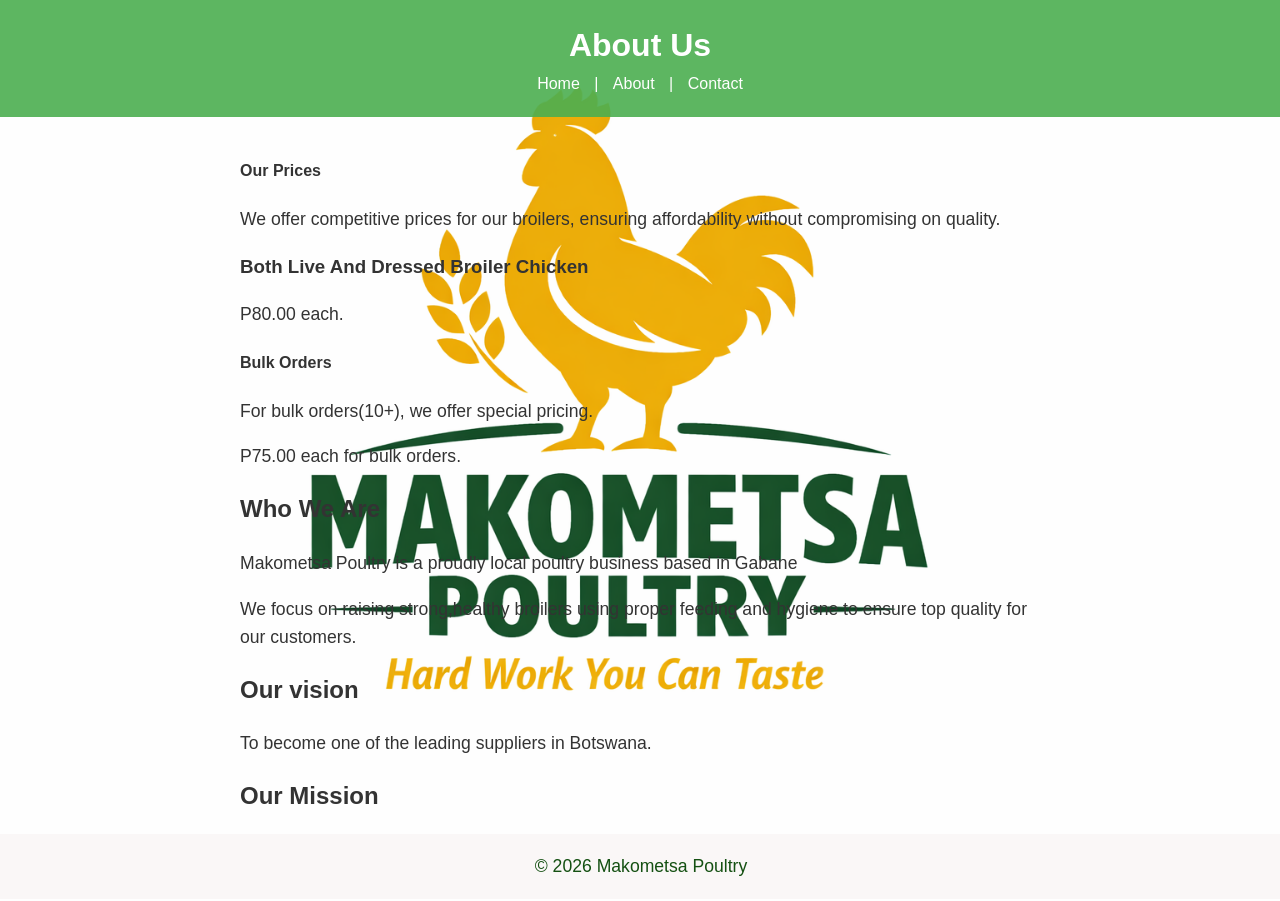
==== About.html @ 69fe2a56 "first project upload" ====
<!DOCTYPE html>
<html lang="en">
<head>
    <meta charset="UTF-8">
    <meta name="viewport" content="width=device-width, initial-scale=1.0">
    <title>About Us</title>
    <link rel="stylesheet" href="styles.css">
</head>
<body class="about">
    <header>
        <h1>About Us</h1>
        <nav>
            <a href="index.html">Home</a> |
            <a href="about.html">About</a> |
            <a href="contact.html">Contact</a>
        </nav>
    </header>

    <main>
        <h4>Our Prices</h4>
        <p>We offer competitive prices for our broilers, ensuring affordability without compromising on quality.</p>
        <h3>Both Live And Dressed Broiler Chicken</h3>
        <p>P80.00 each.</p>

        <h4>Bulk Orders</h4>
        <p>For bulk orders(10+), we offer special pricing.</p>
        <p>P75.00 each for bulk orders.</p>

        <h2>Who We Are</h2>
        <p>Makometsa Poultry is a proudly local poultry business based in Gabane</p>
        <p>We focus on raising strong,healthy broilers using proper feeding and hygiene to ensure top quality for our customers.</p>

        <h2>Our vision</h2>
        <p>To become one of the leading suppliers in Botswana.</p>

        <h2>Our Mission</h2>
        <p>To deliver fresh and affordable chicken while maintaining high standards.</p>
    </main>
   <footer>
    <p>&copy; 2026 Makometsa Poultry</p>
   </footer>
   </body>
   </html>
---- styles.css ----
body {
    font-family: Arial, sans-serif;
    color: #333;
    background-color: #f9f9f9;
    margin: 0;
    padding: 0;
    line-height: 1.6;
}

header {
    background-color: #4CAF50;
    color: white;
    padding: 20px;
    text-align: center;
}

header h1 {
    margin: 0;
}

nav a {
    color: white;
    text-decoration: none;
    margin: 0 10px;
}

nav a:hover {
    text-decoration: underline;
}

main {
    padding: 20px;
    max-width: 800px;
    margin: 0 auto;
}

main img {
    max-width: 100%;
    height: auto;
    display: block;
    margin: 20px 0;
}

footer {
    background-color: #faf7f7;
    color: rgba(4, 68, 2, 0.938);
    text-align: center;
    padding: 1px;
    position: fixed;
    bottom: 1px;
    width: 100%;
}

p {
    font-size: 1.1em;
}

a {
    color: #4CAF50;
    text-decoration: none;
}

a:hover {
    text-decoration: underline;
}

/* default images have no border; apply .framed to add one */
img {
    border: none;
}

.framed {
    border: 5px solid #4CAF50;
    border-radius: 10px;
}

main a[href^="mailto"] {
    color: #ff5722;
    font-weight: bold;
}

h2.style {
    text-align: center;
    color: #4CAF50;
    font-size: 24px;
    margin-bottom: 30px;
}

.price-card {
    border: 2px solid #014417;
    border-radius: 8px;
    padding: 25px;
    margin: 20px auto;
    text-align: center;
    background-color: white;
    max-width: 300px;
    box-shadow: 0 4px 6px rgba(0, 0, 0, 0.1);
    transition: transform 0.3s ease, box-shadow 0.3s ease;
}

.price-card:hover {
    transform: translateY(-5px);
    box-shadow: 0 8px 12px rgba(0, 0, 0, 0.15);
}

.price-card h3 {
    margin-top: 0;
    color: #4CAF50;
    font-size: 22px;
    margin-bottom: 15px;
}

.price-card .price {
    font-size: 32px;
    font-weight: bold;
    color: #014417;
    margin: 15px 0;
}

.price-card p {
    color: #666;
    margin: 10px 0;
    font-size: 14px;
}

/* about page sections */
main section {
    margin-bottom: 40px;
    padding: 20px 10px;
}
.intro {
    text-align: center;
    background: url('Makometsa Poultry Logo.png') no-repeat center center;
    background-size: contain;
    padding: 60px 20px;
    color: #fff;
}
.pricing .price-card {
    margin: 15px auto;
}
.mission h2 {
    margin-top: 20px;
}

.price-card button {
    background-color: #4CAF50;
    color: white;
    border: none;
    padding: 12px 30px;
    cursor: pointer;
    font-size: 16px;
    border-radius: 5px;
    margin-top: 15px;
}

.price-card button:hover {
    background-color: #45a049;
    opacity: 0.9;
}

/* layout helpers */
.content-row {
    display: flex;
    flex-wrap: wrap;
    align-items: flex-start;
    gap: 20px;
}
.left-col {
    flex: 1;
    display: flex;
    align-items: center;
    justify-content: center;
}
.right-col {
    flex: 1;
}
.right-col img {
    width: 100%;
    height: auto;
    display: block;
}

/* specific styling for half-page logo image */
.half-logo {
    max-width: 100%;
    height: auto;
}

/* contact page background */
body.contact {
    background: url('Makometsa Poultry Logo.png') no-repeat center center fixed;
    background-size: cover;
    color: #333;
}

body.contact header {
    background-color: rgba(76, 175, 80, 0.8); /* semi-transparent green */
}

/* about page background */
body.about {
    background: url('Makometsa Poultry Logo.png') no-repeat center top;
    background-size: contain;
    background-attachment: local;
    color: #333;
}

body.about header {
    background-color: rgba(76, 175, 80, 0.9);
}

/* basic form styles */
form {
    background-color: #f2f2f2;
    padding: 20px;
    border-radius: 5px;
    max-width: 600px;
    margin: 20px auto;
}
form label {
    display: block;
    margin-top: 10px;
}
form input[type="text"],
form input[type="number"],
form select {
    width: 100%;
    padding: 12px;
    margin: 8px 0;
    border: 1px solid #ccc;
    border-radius: 4px;
    box-sizing: border-box;
}
form input[type="submit"] {
    width: 100%;
    background-color: #4CAF50;
    color: white;
    padding: 14px 20px;
    margin: 8px 0;
    border: none;
    border-radius: 4px;
    cursor: pointer;
}
form input[type="submit"]:hover {
    background-color: #45a049;
}
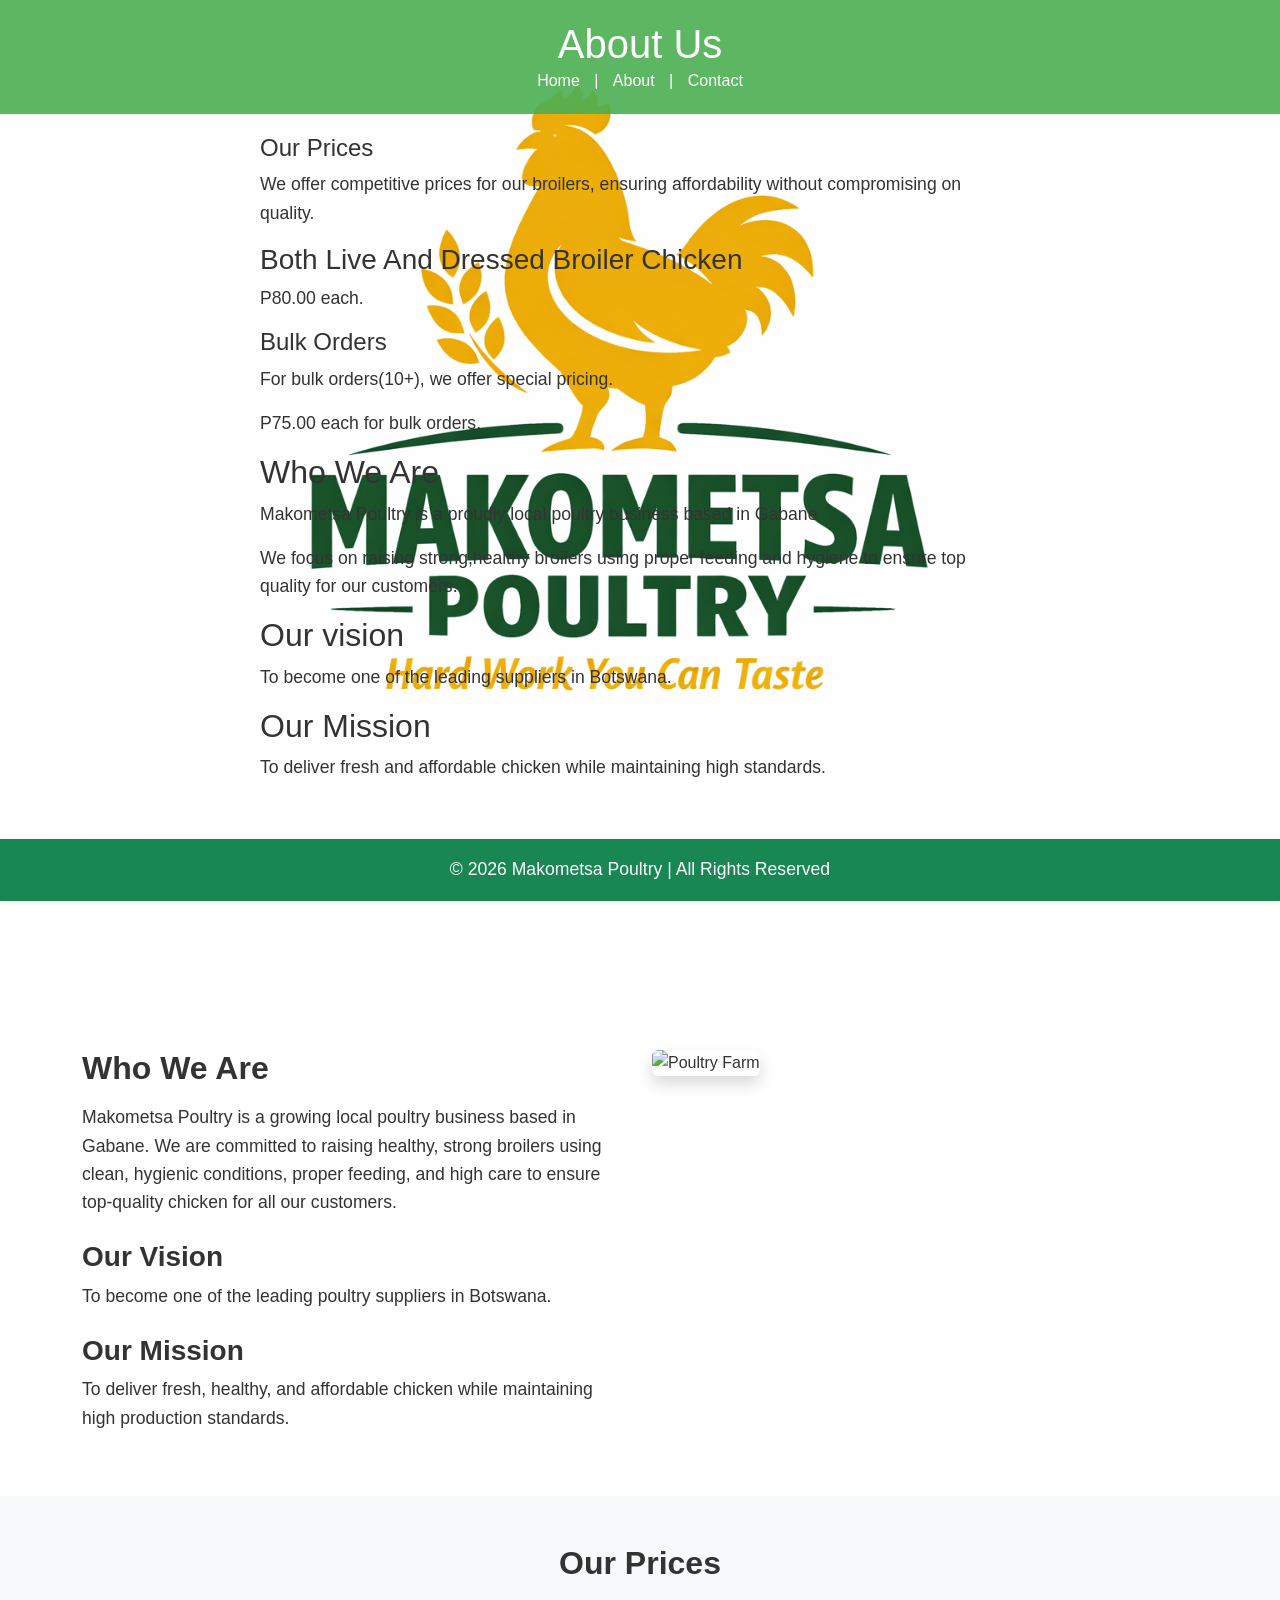
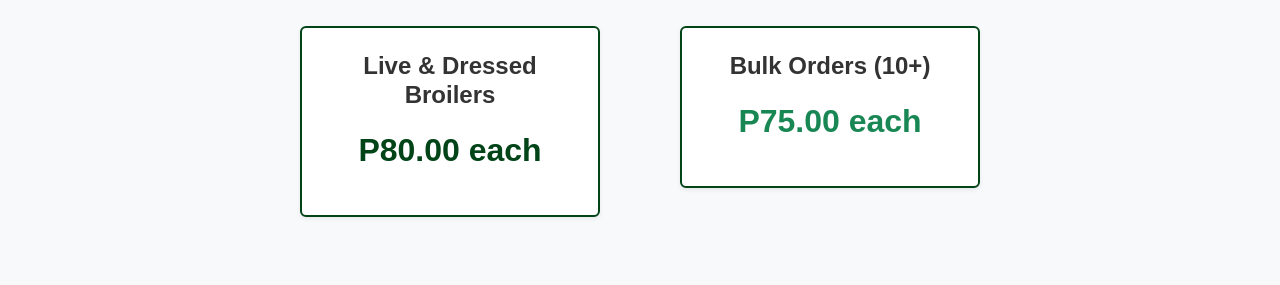
==== commit ce906a88: "Revamp About page with Bootstrap and new content Updated the About page with Bootstrap styling and i" ====
--- a/About.html
+++ b/About.html
@@ -11,8 +11,8 @@
         <h1>About Us</h1>
         <nav>
             <a href="index.html">Home</a> |
-            <a href="about.html">About</a> |
-            <a href="contact.html">Contact</a>
+            <a href="About.html">About</a> |
+            <a href="Contact.html">Contact</a>
         </nav>
     </header>
 
@@ -40,4 +40,123 @@
     <p>&copy; 2026 Makometsa Poultry</p>
    </footer>
    </body>
-   </html>+
+   </html>
+
+<!DOCTYPE html>
+<html lang="en">
+<head>
+    <meta charset="UTF-8">
+    <meta name="viewport" content="width=device-width, initial-scale=1.0">
+    <title>About Us | Makometsa Poultry</title>
+
+    <!-- BOOTSTRAP CSS -->
+    <link href="https://cdn.jsdelivr.net/npm/bootstrap@5.3.2/dist/css/bootstrap.min.css" rel="stylesheet">
+
+    <!-- ICONS -->
+    <link href="https://cdnjs.cloudflare.com/ajax/libs/font-awesome/6.5.0/css/all.min.css" rel="stylesheet"/>
+
+    <!-- CUSTOM CSS -->
+    <link rel="stylesheet" href="styles.css">
+</head>
+
+<body>
+        <nav>
+            <a href="index.html">Home</a> 
+            <a href="About.html">About</a> 
+            <a href="Contact.html">Contact</a>
+        </nav>
+<nav class="navbar navbar-expand-lg navbar-dark bg-success shadow-sm">
+    <div class="container">
+        <a class="navbar-brand fw-bold" href="#">Makometsa Poultry</a>
+
+        <button class="navbar-toggler" type="button" data-bs-toggle="collapse" data-bs-target="#navMenu">
+            <span class="navbar-toggler-icon"></span>
+        </button>
+
+        <div class="collapse navbar-collapse" id="navMenu">
+            <ul class="navbar-nav ms-auto">
+                <li class="nav-item"><a href="index.html" class="nav-link">Home</a></li>
+                <li class="nav-item"><a href="About.html" class="nav-link active">About</a></li>
+                <li class="nav-item"><a href="Contact.html" class="nav-link">Contact</a></li>
+            </ul>
+        </div>
+    </div>
+</nav>
+
+<!-- ✅ HERO SECTION -->
+<section class="hero-section text-center text-white d-flex align-items-center justify-content-center">
+    <div>
+        <h1 class="fw-bold">About Makometsa Poultry</h1>
+        <p>Quality Broilers • Clean • Healthy • Affordable</p>
+    </div>
+</section>
+
+<!-- ✅ ABOUT SECTION -->
+<div class="container my-5">
+    <div class="row g-4">
+
+        <div class="col-md-6">
+            <h2 class="fw-bold mb-3">Who We Are</h2>
+            <p>Makometsa Poultry is a growing local poultry business based in Gabane. 
+            We are committed to raising healthy, strong broilers using clean, hygienic conditions,
+            proper feeding, and high care to ensure top-quality chicken for all our customers.</p>
+
+            <h3 class="mt-4 fw-semibold">Our Vision</h3>
+            <p>To become one of the leading poultry suppliers in Botswana.</p>
+
+            <h3 class="mt-4 fw-semibold">Our Mission</h3>
+            <p>To deliver fresh, healthy, and affordable chicken while maintaining high production standards.</p>
+        </div>
+
+        <div class="col-md-6">
+            <img src="https://images.unsplash.com/photo-1555992336-cbf5d2738b0e" 
+                 class="img-fluid rounded shadow" alt="Poultry Farm">
+        </div>
+    </div>
+</div>
+
+<!-- ✅ PRICES SECTION -->
+<section class="bg-light py-5">
+    <div class="container text-center">
+
+        <h2 class="fw-bold mb-4">Our Prices</h2>
+
+        <div class="row justify-content-center">
+            <div class="col-md-4">
+                <div class="price-card shadow-sm p-4 rounded bg-white">
+                    <h4 class="fw-bold">Live & Dressed Broilers</h4>
+                    <p class="price">P80.00 each</p>
+                </div>
+            </div>
+
+            <div class="col-md-4 mt-3 mt-md-0">
+                <div class="price-card shadow-sm p-4 rounded bg-white">
+                    <h4 class="fw-bold">Bulk Orders (10+)</h4>
+                    <p class="price text-success fw-bold">P75.00 each</p>
+                </div>
+            </div>
+        </div>
+
+    </div>
+</section>
+
+<!-- ✅ JAVASCRIPT FEATURE: PRICE ALERT -->
+<script>
+    document.addEventListener("DOMContentLoaded", function() {
+        setTimeout(() => {
+            alert("Special Offer: Buy 10+ broilers for only P75 each!");
+        }, 1500);
+    });
+</script>
+
+<!-- ✅ FOOTER -->
+<footer class="bg-success text-white text-center py-3 mt-4">
+    <p class="mb-0">&copy; 2026 Makometsa Poultry | All Rights Reserved</p>
+</footer>
+
+<!-- BOOTSTRAP JS -->
+<script src="https://cdn.jsdelivr.net/npm/bootstrap@5.3.2/dist/js/bootstrap.bundle.min.js"></script>
+
+</body>
+</html>
--- a/styles.css
+++ b/styles.css
@@ -128,13 +128,6 @@
     margin-bottom: 40px;
     padding: 20px 10px;
 }
-.intro {
-    text-align: center;
-    background: url('Makometsa Poultry Logo.png') no-repeat center center;
-    background-size: contain;
-    padding: 60px 20px;
-    color: #fff;
-}
 .pricing .price-card {
     margin: 15px auto;
 }
--- a/styles.css
+++ b/styles.css
@@ -128,13 +128,6 @@
     margin-bottom: 40px;
     padding: 20px 10px;
 }
-.intro {
-    text-align: center;
-    background: url('Makometsa Poultry Logo.png') no-repeat center center;
-    background-size: contain;
-    padding: 60px 20px;
-    color: #fff;
-}
 .pricing .price-card {
     margin: 15px auto;
 }
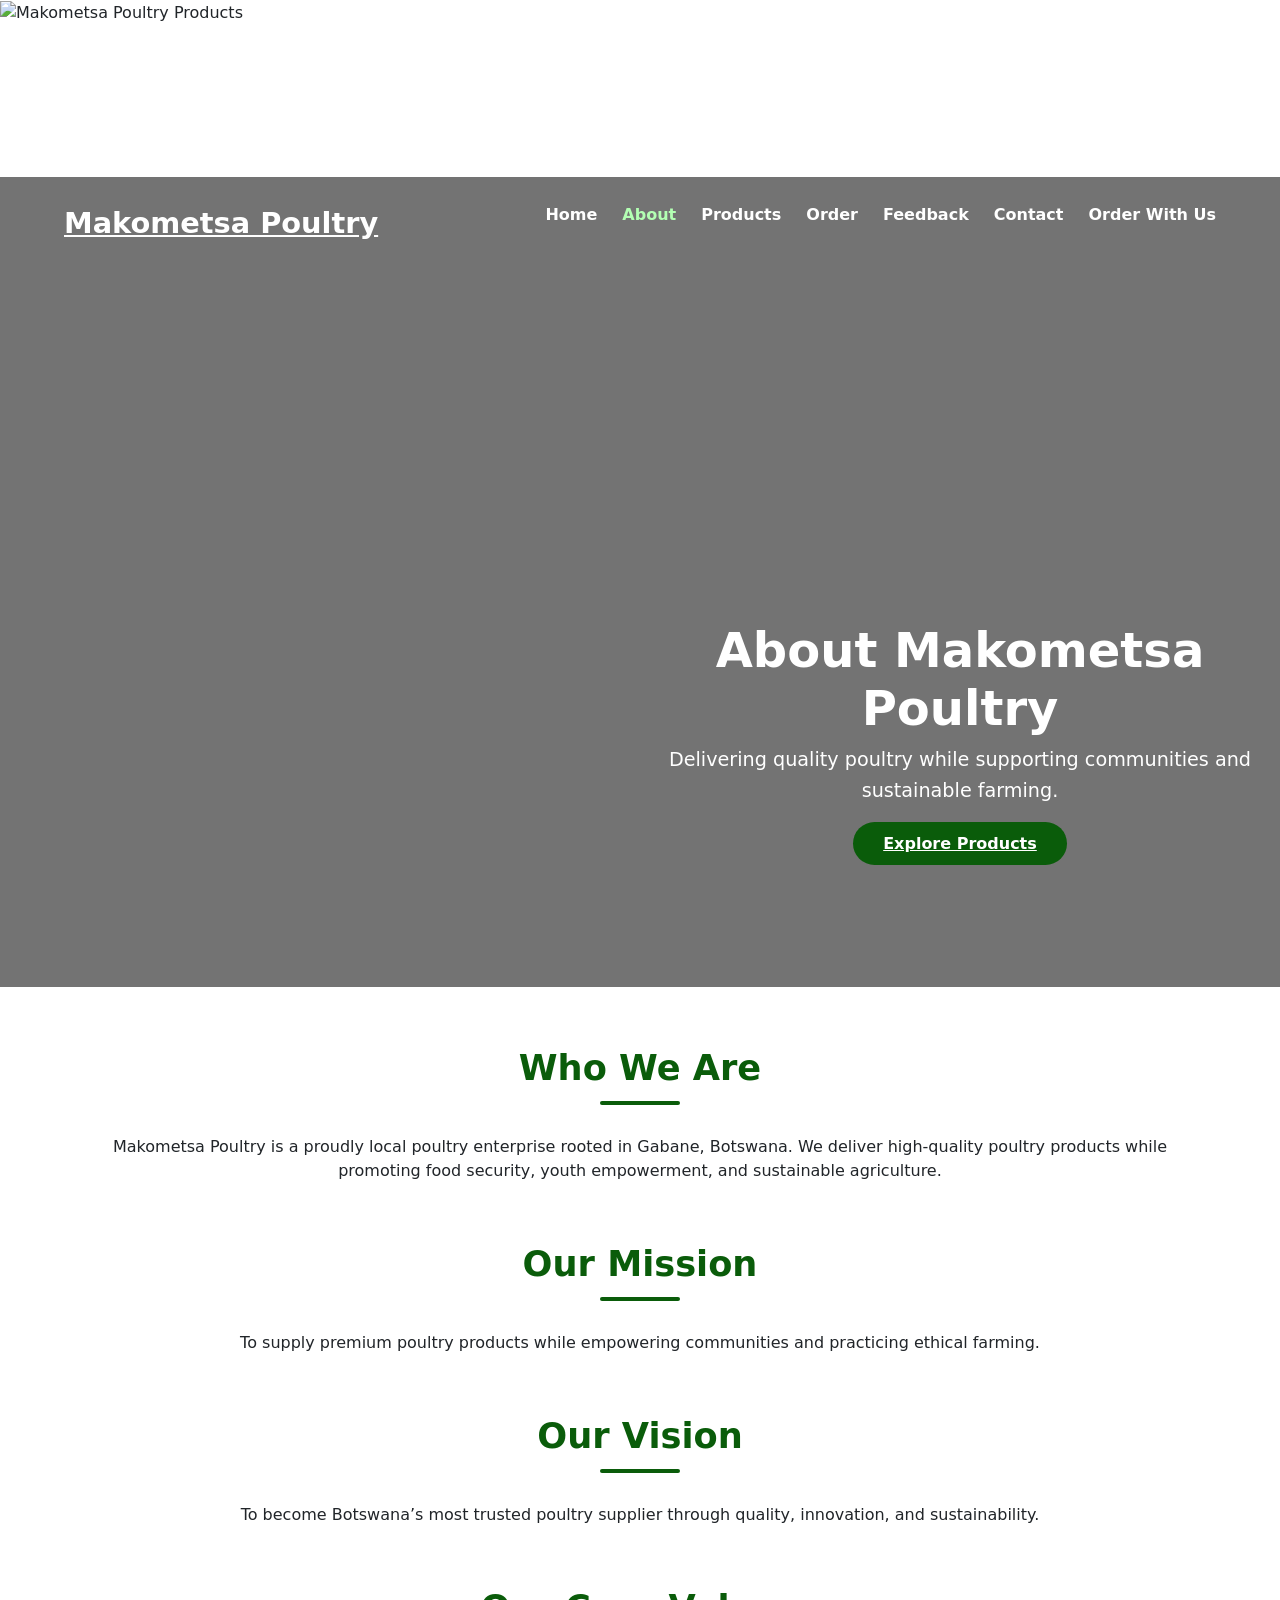
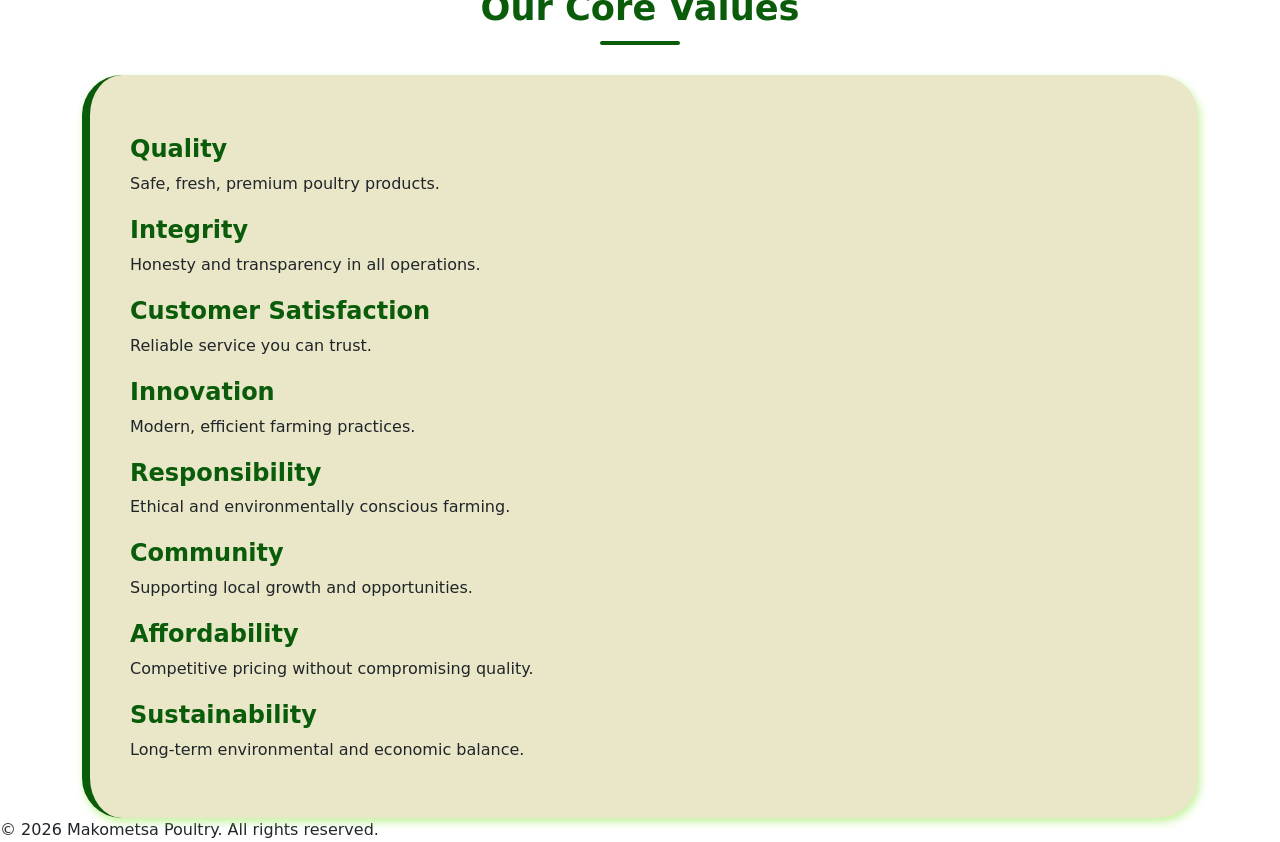
==== commit 7b459978: "Revamp About page with new layout and content Updated the About page with new content, styles, and s" ====
--- a/About.html
+++ b/About.html
@@ -1,162 +1,273 @@
 <!DOCTYPE html>
 <html lang="en">
 <head>
-    <meta charset="UTF-8">
-    <meta name="viewport" content="width=device-width, initial-scale=1.0">
-    <title>About Us</title>
-    <link rel="stylesheet" href="styles.css">
+<meta charset="UTF-8">
+<meta name="viewport" content="width=device-width, initial-scale=1.0">
+<title>About Us – Makometsa Poultry</title>
+
+<link rel="stylesheet" href="style.css">
+<link rel="stylesheet" href="https://cdn.jsdelivr.net/npm/bootstrap@5.3.0/dist/css/bootstrap.min.css">
+<link rel="stylesheet" href="https://unpkg.com/aos@2.3.1/dist/aos.css">
+
+<style>
+.hero-header {
+  height: 90vh;
+  background: linear-gradient(rgba(0,0,0,0.55), rgba(0,0,0,0.55)),
+              url('about.popup.jpeg') center/cover no-repeat;
+  position: relative;
+  color: #fff;
+}
+
+.hero-navbar {
+  position: absolute;
+  top: 0;
+  width: 100%;
+  padding: 25px 0;
+  z-index: 50;
+}
+
+.nav-container {
+  width: 90%;
+  max-width: 1200px;
+  margin: auto;
+  display: flex;
+  justify-content: space-between;
+  align-items: center;
+}
+
+.nav-logo {
+  font-size: 1.8rem;
+  font-weight: 800;
+  color: #fff;
+}
+
+.nav-links {
+  list-style: none;
+  display: flex;
+  gap: 25px;
+}
+
+.nav-links a {
+  color: #fff;
+  font-weight: 600;
+  text-decoration: none;
+  transition: 0.3s;
+}
+
+.nav-links a:hover,
+.nav-links a.active {
+  color: #b3ffb3;
+}
+
+.hamburger {
+  display: none;
+  flex-direction: column;
+  gap: 6px;
+  cursor: pointer;
+}
+
+.hamburger span {
+  width: 28px;
+  height: 3px;
+  background: #fff;
+  transition: 0.3s;
+}
+
+@media (max-width: 900px) {
+  .nav-links {
+    display: none;
+    flex-direction: column;
+    background: rgba(0,0,0,0.85);
+    width: 100%;
+    position: absolute;
+    top: 80px;
+    right: 0;
+    padding: 20px 0;
+  }
+
+  .nav-links.mobile-active {
+    display: flex;
+    animation: fadeDown 0.3s ease;
+  }
+
+  @keyframes fadeDown {
+    from { opacity: 0; transform: translateY(-10px); }
+    to { opacity: 1; transform: translateY(0); }
+  }
+
+  .hamburger {
+    display: flex;
+  }
+
+  .hamburger.active span:nth-child(1) {
+    transform: rotate(45deg) translateY(8px);
+  }
+  .hamburger.active span:nth-child(2) {
+    opacity: 0;
+  }
+  .hamburger.active span:nth-child(3) {
+    transform: rotate(-45deg) translateY(-8px);
+  }
+}
+
+.hero-content {
+  position: absolute;
+  top: 55%;
+  left: 50%;
+  transform: translate(-50%, -50%);
+  text-align: center;
+}
+
+.hero-content h1 {
+  font-size: 3rem;
+  font-weight: 800;
+}
+
+.hero-content p {
+  font-size: 1.2rem;
+  line-height: 1.6;
+  margin-bottom: 25px;
+}
+
+.hero-btn {
+  background: #0a5c0a;
+  color: #fff;
+  padding: 12px 30px;
+  border-radius: 30px;
+  font-weight: 700;
+  transition: 0.3s;
+}
+
+.hero-btn:hover {
+  background: #067306;
+  transform: scale(1.05);
+}
+
+.section-title {
+  font-size: 2.2rem;
+  font-weight: 700;
+  color: #0a5c0a;
+  text-align: center;
+  margin-top: 60px;
+}
+
+.divider-line {
+  width: 80px;
+  height: 4px;
+  background: #0a5c0a;
+  border-radius: 20px;
+  margin: 12px auto 30px;
+}
+
+.values-box {
+  background: rgb(233,231,200);
+  padding: 40px;
+  border-left: 8px solid #0a5c0a;
+  border-radius: 40px;
+  box-shadow: 2px 4px 8px rgba(155,235,89,0.6);
+}
+
+.values-box h4 {
+  margin-top: 20px;
+  font-weight: 700;
+  color: #0a5c0a;
+}
+
+</style>
 </head>
-<body class="about">
-    <header>
-        <h1>About Us</h1>
-        <nav>
-            <a href="index.html">Home</a> |
-            <a href="About.html">About</a> |
-            <a href="Contact.html">Contact</a>
-        </nav>
-    </header>
-
-    <main>
-        <h4>Our Prices</h4>
-        <p>We offer competitive prices for our broilers, ensuring affordability without compromising on quality.</p>
-        <h3>Both Live And Dressed Broiler Chicken</h3>
-        <p>P80.00 each.</p>
-
-        <h4>Bulk Orders</h4>
-        <p>For bulk orders(10+), we offer special pricing.</p>
-        <p>P75.00 each for bulk orders.</p>
-
-        <h2>Who We Are</h2>
-        <p>Makometsa Poultry is a proudly local poultry business based in Gabane</p>
-        <p>We focus on raising strong,healthy broilers using proper feeding and hygiene to ensure top quality for our customers.</p>
-
-        <h2>Our vision</h2>
-        <p>To become one of the leading suppliers in Botswana.</p>
-
-        <h2>Our Mission</h2>
-        <p>To deliver fresh and affordable chicken while maintaining high standards.</p>
-    </main>
-   <footer>
-    <p>&copy; 2026 Makometsa Poultry</p>
-   </footer>
-   </body>
-
-   </html>
-
-<!DOCTYPE html>
-<html lang="en">
-<head>
-    <meta charset="UTF-8">
-    <meta name="viewport" content="width=device-width, initial-scale=1.0">
-    <title>About Us | Makometsa Poultry</title>
-
-    <!-- BOOTSTRAP CSS -->
-    <link href="https://cdn.jsdelivr.net/npm/bootstrap@5.3.2/dist/css/bootstrap.min.css" rel="stylesheet">
-
-    <!-- ICONS -->
-    <link href="https://cdnjs.cloudflare.com/ajax/libs/font-awesome/6.5.0/css/all.min.css" rel="stylesheet"/>
-
-    <!-- CUSTOM CSS -->
-    <link rel="stylesheet" href="styles.css">
-</head>
 
 <body>
-        <nav>
-            <a href="index.html">Home</a> 
-            <a href="About.html">About</a> 
-            <a href="Contact.html">Contact</a>
-        </nav>
-<nav class="navbar navbar-expand-lg navbar-dark bg-success shadow-sm">
-    <div class="container">
-        <a class="navbar-brand fw-bold" href="#">Makometsa Poultry</a>
-
-        <button class="navbar-toggler" type="button" data-bs-toggle="collapse" data-bs-target="#navMenu">
-            <span class="navbar-toggler-icon"></span>
-        </button>
-
-        <div class="collapse navbar-collapse" id="navMenu">
-            <ul class="navbar-nav ms-auto">
-                <li class="nav-item"><a href="index.html" class="nav-link">Home</a></li>
-                <li class="nav-item"><a href="About.html" class="nav-link active">About</a></li>
-                <li class="nav-item"><a href="Contact.html" class="nav-link">Contact</a></li>
-            </ul>
-        </div>
+  <div id="introPopup" class="intro-popup">
+  <img src="about.popup.jpeg" alt="Makometsa Poultry Products" class="intro-img">
+  <div class="intro-text" style="color: white; font-weight: bold;">
+    <h1>Makometsa Poultry</h1>
+    <p>
+      Quality poultry products you can trust — from fresh chicken 
+      to organic poultry manure for healthier farming.
+    </p>
+    <h1>&#128522</h1>
+  </div>
+</div>
+
+<header class="hero-header">
+  <nav class="hero-navbar">
+    <div class="nav-container">
+      <a href="index.html" class="nav-logo">Makometsa Poultry</a>
+
+      <div class="hamburger" id="hamburger" aria-label="Toggle navigation"
+           onclick="toggleMobileMenu()">
+        <span></span><span></span><span></span>
+      </div>
+
+      <ul class="nav-links" id="navLinks">
+        <li><a href="index.html">Home</a></li>
+        <li><a href="about.html" class="active">About</a></li>
+        <li><a href="products.html">Products</a></li>
+        <li><a href="order.html">Order</a></li>
+        <li><a href="feedback.html">Feedback</a></li>
+        <li><a href="contact.html">Contact</a></li>
+         <li><a href="Order.html">Order With Us</a></li>
+      </ul>
     </div>
-</nav>
-
-<!-- ✅ HERO SECTION -->
-<section class="hero-section text-center text-white d-flex align-items-center justify-content-center">
-    <div>
-        <h1 class="fw-bold">About Makometsa Poultry</h1>
-        <p>Quality Broilers • Clean • Healthy • Affordable</p>
-    </div>
-</section>
-
-<!-- ✅ ABOUT SECTION -->
-<div class="container my-5">
-    <div class="row g-4">
-
-        <div class="col-md-6">
-            <h2 class="fw-bold mb-3">Who We Are</h2>
-            <p>Makometsa Poultry is a growing local poultry business based in Gabane. 
-            We are committed to raising healthy, strong broilers using clean, hygienic conditions,
-            proper feeding, and high care to ensure top-quality chicken for all our customers.</p>
-
-            <h3 class="mt-4 fw-semibold">Our Vision</h3>
-            <p>To become one of the leading poultry suppliers in Botswana.</p>
-
-            <h3 class="mt-4 fw-semibold">Our Mission</h3>
-            <p>To deliver fresh, healthy, and affordable chicken while maintaining high production standards.</p>
-        </div>
-
-        <div class="col-md-6">
-            <img src="https://images.unsplash.com/photo-1555992336-cbf5d2738b0e" 
-                 class="img-fluid rounded shadow" alt="Poultry Farm">
-        </div>
-    </div>
+  </nav>
+
+  <div class="hero-content" data-aos="fade-up">
+    <h1>About Makometsa Poultry</h1>
+    <p>Delivering quality poultry while supporting communities and sustainable farming.</p>
+    <a href="products.html" class="hero-btn">Explore Products</a>
+  </div>
+</header>
+
+<main>
+<div class="container mt-5">
+  <h2 class="section-title" data-aos="fade-up">Who We Are</h2>
+  <div class="divider-line"></div>
+  <p class="text-center" data-aos="fade-up">
+    Makometsa Poultry is a proudly local poultry enterprise rooted in Gabane, Botswana.
+    We deliver high‑quality poultry products while promoting food security, youth empowerment,
+    and sustainable agriculture.
+  </p>
+
+  <h2 class="section-title" data-aos="fade-up">Our Mission</h2>
+  <div class="divider-line"></div>
+  <p class="text-center" data-aos="fade-up">
+    To supply premium poultry products while empowering communities and practicing ethical farming.
+  </p>
+
+  <h2 class="section-title" data-aos="fade-up">Our Vision</h2>
+  <div class="divider-line"></div>
+  <p class="text-center" data-aos="fade-up">
+    To become Botswana’s most trusted poultry supplier through quality, innovation, and sustainability.
+  </p>
+
+  <h2 class="section-title" data-aos="fade-up">Our Core Values</h2>
+  <div class="divider-line"></div>
+
+  <div class="values-box" data-aos="zoom-in">
+    <h4>Quality</h4><p>Safe, fresh, premium poultry products.</p>
+    <h4>Integrity</h4><p>Honesty and transparency in all operations.</p>
+    <h4>Customer Satisfaction</h4><p>Reliable service you can trust.</p>
+    <h4>Innovation</h4><p>Modern, efficient farming practices.</p>
+    <h4>Responsibility</h4><p>Ethical and environmentally conscious farming.</p>
+    <h4>Community</h4><p>Supporting local growth and opportunities.</p>
+    <h4>Affordability</h4><p>Competitive pricing without compromising quality.</p>
+    <h4>Sustainability</h4><p>Long‑term environmental and economic balance.</p>
+  </div>
+
 </div>
-
-<!-- ✅ PRICES SECTION -->
-<section class="bg-light py-5">
-    <div class="container text-center">
-
-        <h2 class="fw-bold mb-4">Our Prices</h2>
-
-        <div class="row justify-content-center">
-            <div class="col-md-4">
-                <div class="price-card shadow-sm p-4 rounded bg-white">
-                    <h4 class="fw-bold">Live & Dressed Broilers</h4>
-                    <p class="price">P80.00 each</p>
-                </div>
-            </div>
-
-            <div class="col-md-4 mt-3 mt-md-0">
-                <div class="price-card shadow-sm p-4 rounded bg-white">
-                    <h4 class="fw-bold">Bulk Orders (10+)</h4>
-                    <p class="price text-success fw-bold">P75.00 each</p>
-                </div>
-            </div>
-        </div>
-
-    </div>
-</section>
-
-<!-- ✅ JAVASCRIPT FEATURE: PRICE ALERT -->
+</main>
+<script src="https://unpkg.com/aos@2.3.1/dist/aos.js"></script>
 <script>
-    document.addEventListener("DOMContentLoaded", function() {
-        setTimeout(() => {
-            alert("Special Offer: Buy 10+ broilers for only P75 each!");
-        }, 1500);
-    });
+AOS.init({ duration: 900, once: true, easing: "ease-out" });
+
+function toggleMobileMenu() {
+  document.getElementById("navLinks").classList.toggle("mobile-active");
+  document.getElementById("hamburger").classList.toggle("active");
+}
 </script>
 
-<!-- ✅ FOOTER -->
-<footer class="bg-success text-white text-center py-3 mt-4">
-    <p class="mb-0">&copy; 2026 Makometsa Poultry | All Rights Reserved</p>
+<footer class="footer">
+  © 2026 Makometsa Poultry. All rights reserved.
 </footer>
-
-<!-- BOOTSTRAP JS -->
-<script src="https://cdn.jsdelivr.net/npm/bootstrap@5.3.2/dist/js/bootstrap.bundle.min.js"></script>
-
 </body>
 </html>
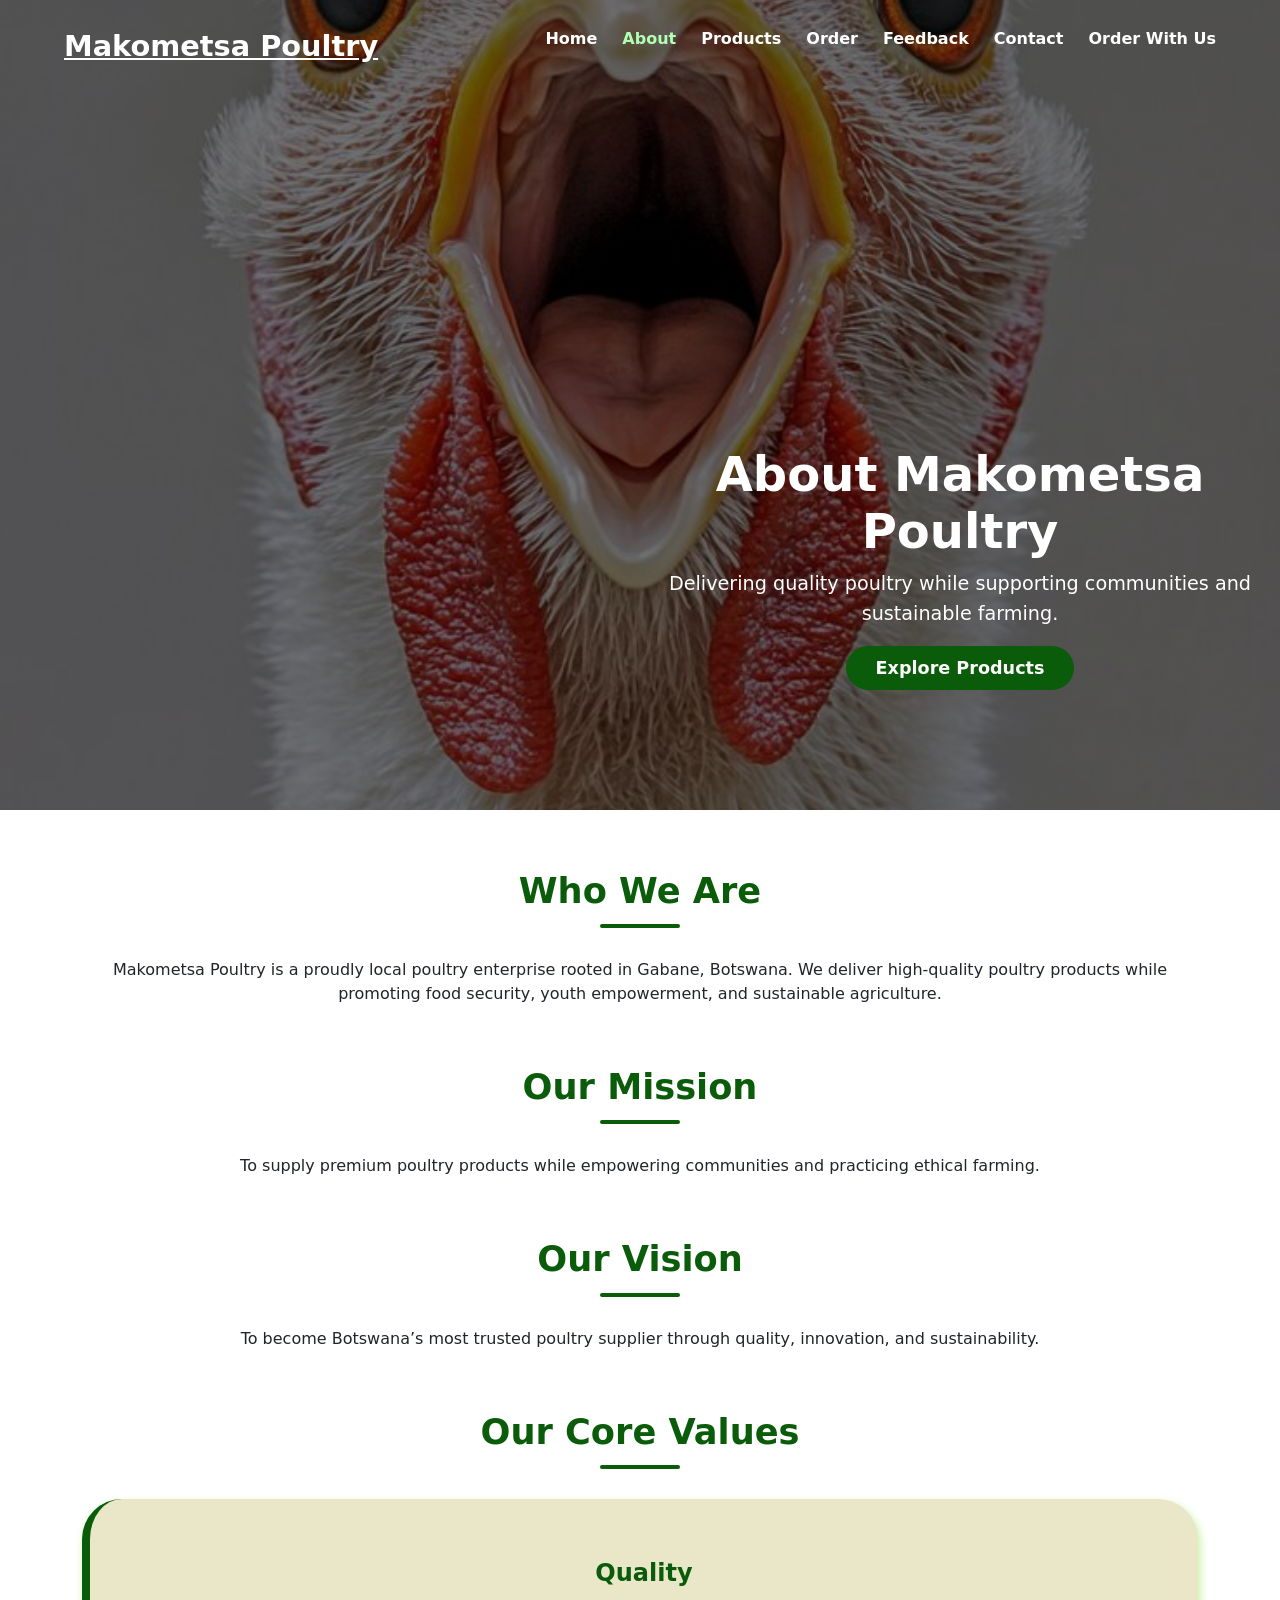
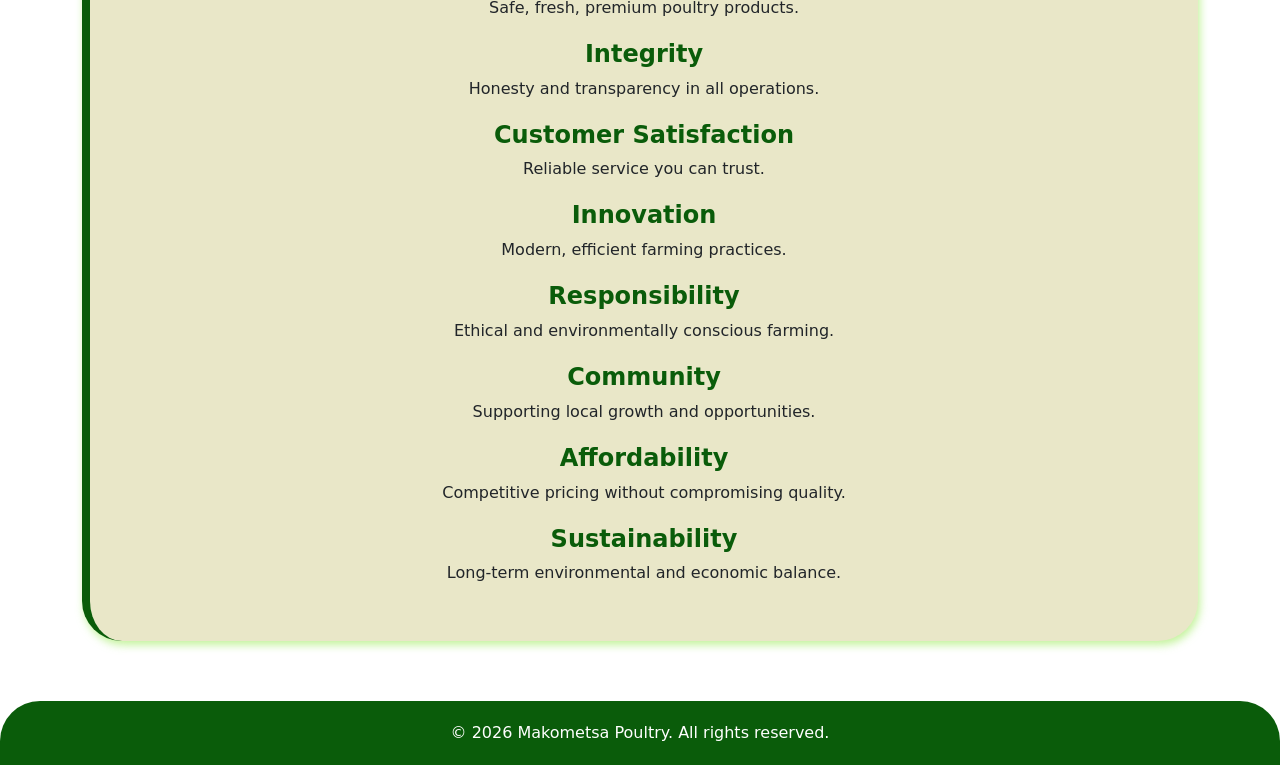
==== commit 101fc333: "Add files via upload" ====
--- a/About.html
+++ b/About.html
@@ -270,4 +270,4 @@
   © 2026 Makometsa Poultry. All rights reserved.
 </footer>
 </body>
-</html>
+</html>
--- a/style.css
+++ b/style.css
@@ -0,0 +1,413 @@
+body {
+    font-family: 'Arial', sans-serif;
+    background-color: #f8f9fa;
+    margin: 0;
+    padding: 0;
+    color: #333;
+}
+
+h1, h2, h3, h4 {
+    font-weight: 700;
+    color: #0a5c0a;
+}
+
+a {
+    text-decoration: none;
+    color: inherit;
+}
+.footer {
+    background: #0a5c0a;
+    color: #fff;
+    text-align: center;
+    padding: 20px;
+    margin-top: 60px;
+    border-top-left-radius: 40px;
+    border-top-right-radius: 40px;
+}
+
+.hero-header {
+    height: 90vh;
+    background: linear-gradient(rgba(0,0,0,0.55), rgba(0,0,0,0.55)),
+        url('images/hero-bg.jpg') center/cover no-repeat;
+    position: relative;
+    color: white;
+}
+
+.hero-navbar {
+    position: absolute;
+    top: 0;
+    width: 100%;
+    padding: 25px 0;
+    z-index: 100;
+}
+
+.nav-container {
+    width: 90%;
+    max-width: 1200px;
+    margin: auto;
+    display: flex;
+    justify-content: space-between;
+    align-items: center;
+}
+
+.nav-logo, .logo {
+    font-size: 1.8rem;
+    font-weight: 800;
+    color: #fff;
+}
+
+.nav-links {
+    list-style: none;
+    display: flex;
+    gap: 25px;
+}
+
+.nav-links a {
+    color: #fff;
+    font-weight: 600;
+    transition: .3s;
+}
+
+.nav-links a:hover {
+    color: #b3ffb3;
+}
+
+.hamburger {
+    display: none;
+    flex-direction: column;
+    gap: 6px;
+    cursor: pointer;
+}
+
+.hamburger span {
+    width: 28px;
+    height: 3px;
+    background: white;
+    transition: .3s;
+}
+
+@media (max-width: 900px) {
+
+    .hamburger {
+        display: flex;
+    }
+
+    .nav-links {
+        display: none;
+        flex-direction: column;
+        background: rgba(0,0,0,0.85);
+        position: absolute;
+        top: 80px;
+        right: 0;
+        width: 100%;
+        padding: 20px 0;
+        gap: 18px;
+    }
+
+    .nav-links.mobile-active {
+        display: flex;
+        animation: dropDown .4s ease forwards;
+    }
+
+    @keyframes dropDown {
+        from { opacity: 0; transform: translateY(-20px); }
+        to   { opacity: 1; transform: translateY(0); }
+    }
+
+    .hamburger.active span:nth-child(1) {
+        transform: rotate(45deg) translateY(8px);
+    }
+    .hamburger.active span:nth-child(2) {
+        opacity: 0;
+    }
+    .hamburger.active span:nth-child(3) {
+        transform: rotate(-45deg) translateY(-8px);
+    }
+}
+
+.hero-content {
+    position: absolute;
+    top: 55%;
+    left: 50%;
+    transform: translate(-50%, -50%);
+    text-align: center;
+}
+
+.hero-content h1 {
+    font-size: 3.5rem;
+    font-weight: 800;
+}
+
+.hero-content p {
+    font-size: 1.3rem;
+    margin-bottom: 25px;
+}
+
+.hero-btn {
+    background: #0a5c0a;
+    padding: 14px 35px;
+    color: white;
+    font-size: 1.1rem;
+    border-radius: 30px;
+    text-decoration: none;
+    font-weight: 700;
+    transition: 0.3s;
+}
+
+.hero-btn:hover {
+    background: #067306;
+    transform: scale(1.05);
+}
+
+.feature-card,
+.testimonial-box,
+.values-box {
+    background: rgb(233,231,200);
+    padding: 40px;
+    border-radius: 40px;
+    border-left: 8px solid #0a5c0a;
+    box-shadow: 2px 4px 8px rgba(155,235,89,0.7);
+    transition: .3s;
+    text-align: center;
+}
+
+.feature-card:hover,
+.testimonial-box:hover,
+.values-box:hover {
+    transform: translateY(-6px);
+}
+
+.product-card {
+    background: white;
+    border-radius: 20px;
+    box-shadow: 0 4px 12px rgba(0,0,0,0.12);
+    padding-bottom: 20px;
+    transition: .3s;
+}
+
+.product-card:hover {
+    transform: scale(1.05);
+}
+
+.product-card img {
+    width: 100%;
+    height: 240px;
+    border-radius: 20px 20px 0 0;
+    object-fit: cover;
+}
+
+.price-tag {
+    font-size: 1.2rem;
+    color: #c30000;
+    font-weight: bold;
+}
+
+.rating {
+    color: gold;
+    font-size: 1.1rem;
+}
+
+.product-row {
+    background: white;
+    border-left: 6px solid #0a5c0a;
+    padding: 15px;
+    border-radius: 12px;
+    margin-bottom: 15px;
+    box-shadow: 0px 3px 10px rgba(0,0,0,0.08);
+}
+
+.product-row img {
+    width: 100%;
+    max-width: 120px;
+    border: 2px solid #0a5c0a;
+    border-radius: 10px;
+    padding: 5px;
+    background: white;
+}
+
+.cart-icon {
+    position: fixed;
+    top: 90px;
+    right: 25px;
+    background: #0a5c0a;
+    color: white;
+    padding: 12px 18px;
+    border-radius: 50px;
+    box-shadow: 0 6px 20px rgba(0,0,0,0.2);
+    cursor: pointer;
+    z-index: 9999;
+}
+
+.cart-sidebar {
+    position: fixed;
+    top: 0; right: -350px;
+    width: 350px;
+    height: 100vh;
+    background: white;
+    padding: 25px;
+    box-shadow: -4px 0 18px rgba(0,0,0,0.2);
+    transition: .4s ease;
+    z-index: 9998;
+}
+
+.cart-sidebar.active {
+    right: 0;
+}
+
+.popup-container {
+    position: fixed;
+    top: 0; left: 0;
+    width: 100%; height: 100%;
+    background: rgba(0,0,0,0.75);
+    display: flex; justify-content:center; align-items:center;
+    opacity: 0; pointer-events: none;
+    transition: opacity .4s;
+    z-index: 99999;
+}
+
+.popup-container.active {
+    opacity: 1;
+    pointer-events: auto;
+}
+
+.popup-container img {
+    width: 70%; max-width: 500px;
+    border-radius: 12px;
+    animation: popupZoom .6s ease-out;
+}
+
+@keyframes popupZoom {
+    from { transform: scale(0.6); opacity: 0; }
+    to   { transform: scale(1); opacity: 1; }
+}
+
+.fade-in-up {
+    opacity: 0;
+    transform: translateY(30px);
+    animation: fadeUp 1s forwards;
+}
+@keyframes fadeUp {
+    to { opacity: 1; transform: translateY(0); }
+}
+
+.fade-in-down {
+    opacity: 0;
+    transform: translateY(-30px);
+    animation: fadeDown 1s forwards;
+}
+@keyframes fadeDown {
+    to { opacity: 1; transform: translateY(0); }
+}
+
+.zoom-in {
+    opacity: 0;
+    transform: scale(0.8);
+    animation: zoomIn 1s forwards;
+}
+@keyframes zoomIn {
+    to { opacity: 1; transform: scale(1); }
+}
+
+.slide-up {
+    opacity: 0;
+    transform: translateY(40px);
+    animation: slideUp 1s forwards;
+}
+@keyframes slideUp {
+    to { opacity: 1; transform: translateY(0); }
+}
+
+.section-fade {
+    opacity: 0;
+    animation: slowFade 1.4s forwards;
+}
+@keyframes slowFade {
+    to { opacity: 1; }
+}
+
+.intro-popup {
+  position: fixed;
+  top: 0;
+  left: 0;
+  width: 100vw;
+  height: 100vh;
+  background: rgba(0,0,0,0.90);
+  display: flex;
+  justify-content: center;
+  align-items: center;
+  z-index: 999999;
+  overflow: hidden;
+  animation: fadeOutScreen 1.5s ease forwards;
+  animation-delay: 1.8s; /* When popup begins to fade away */
+}
+
+.intro-popup .intro-img {
+  width: 100%;
+  height: 100%;
+  object-fit: contain;  /* shows full image */
+  animation: zoomShow 1.2s ease forwards;
+}
+
+@keyframes zoomShow {
+  from { opacity: 0; transform: scale(0.7); }
+  to   { opacity: 1; transform: scale(1); }
+}
+
+@keyframes fadeOutScreen {
+  to {
+    opacity: 0;
+    visibility: hidden;
+    pointer-events: none;
+  }
+}
+
+.product-features {
+  list-style: none;
+  padding-left: 0;
+  font-size: 0.95rem;
+  margin-top: 15px;
+}
+.product-features li {
+  margin-bottom: 6px;
+}
+
+.rating-stars {
+  color: gold;
+  font-size: 1.2rem;
+}
+.rating-stars span {
+  color: #666;
+  font-size: 0.9rem;
+  margin-left: 6px;
+}
+
+.catalogue {
+  display: none;
+  margin-top: 20px;
+}
+.catalogue table {
+  width: 100%;
+  border-collapse: collapse;
+}
+.catalogue th,
+.catalogue td {
+  padding: 10px;
+  border-bottom: 1px solid #ddd;
+  text-align: left;
+}
+.catalogue img {
+  width: 70px;
+  border-radius: 8px;
+}
+
+.view-more-btn {
+  background: none;
+  border: none;
+  color: #0a5c0a;
+  font-weight: 700;
+  margin-top: 10px;
+  cursor: pointer;
+}
+.view-more-btn:hover {
+  text-decoration: underline;
+}
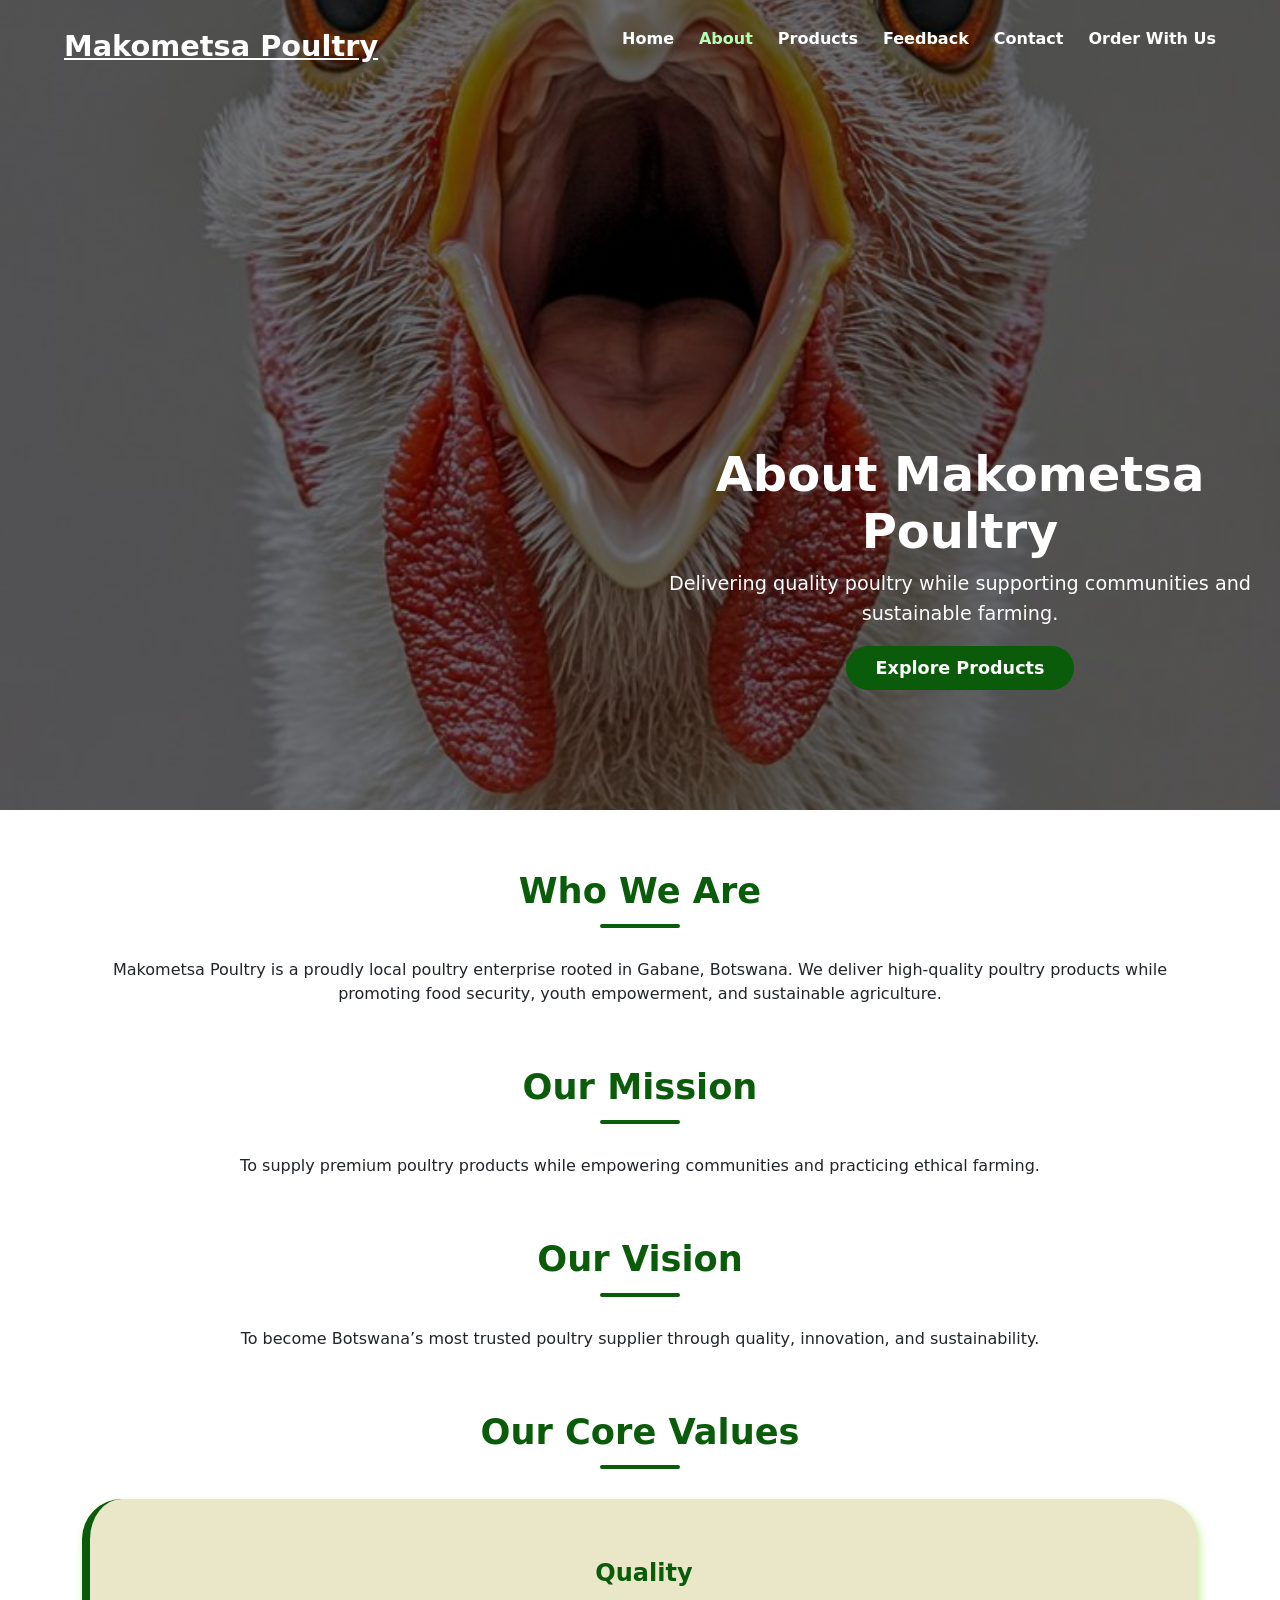
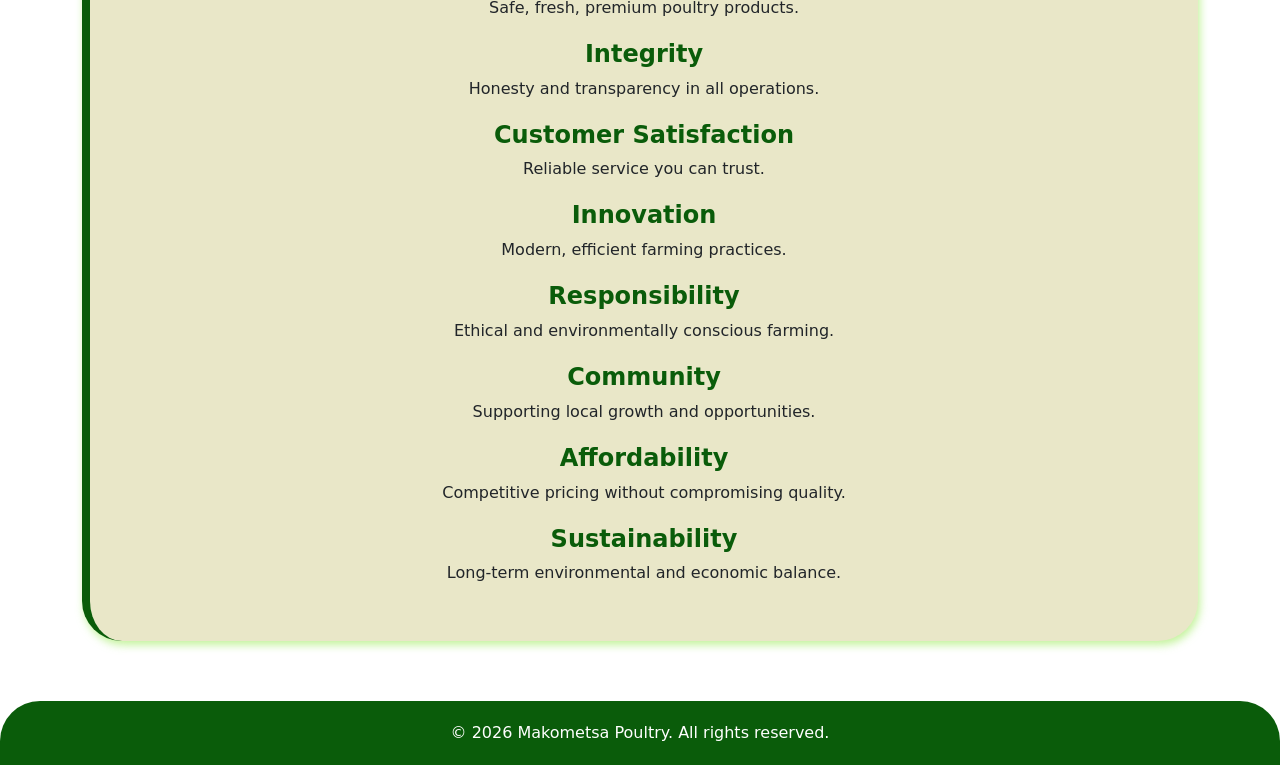
==== commit 3b14e398: "Restore About.html with original content" ====
--- a/About.html
+++ b/About.html
@@ -203,7 +203,6 @@
         <li><a href="index.html">Home</a></li>
         <li><a href="about.html" class="active">About</a></li>
         <li><a href="products.html">Products</a></li>
-        <li><a href="order.html">Order</a></li>
         <li><a href="feedback.html">Feedback</a></li>
         <li><a href="contact.html">Contact</a></li>
          <li><a href="Order.html">Order With Us</a></li>
@@ -270,4 +269,4 @@
   © 2026 Makometsa Poultry. All rights reserved.
 </footer>
 </body>
-</html>+</html>
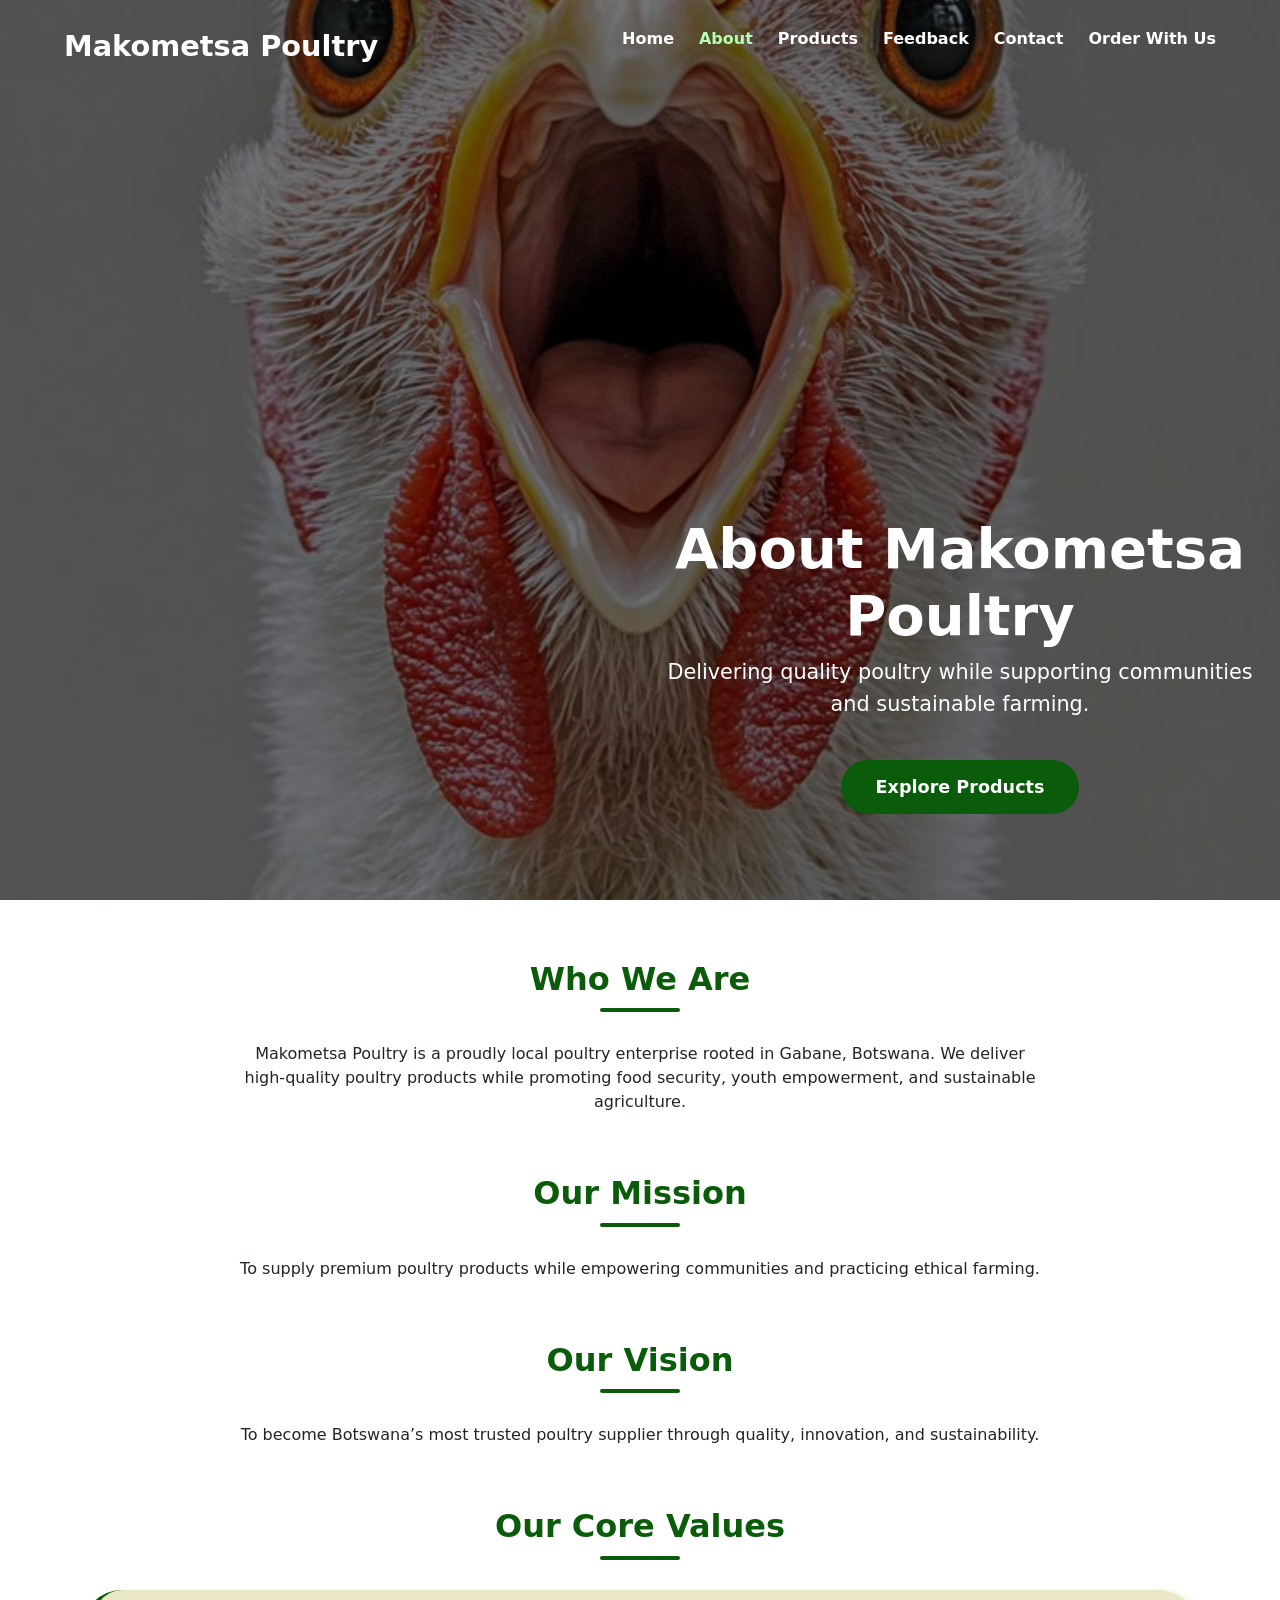
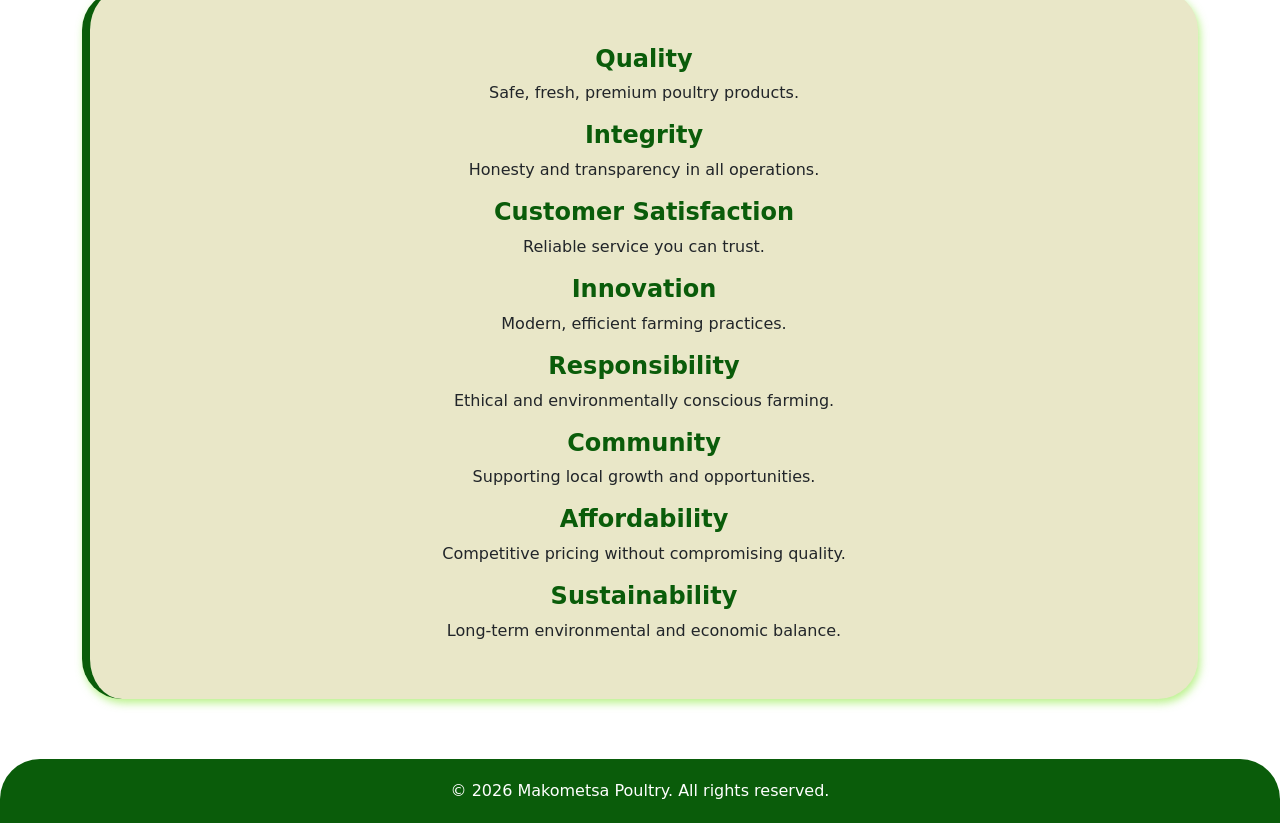
==== commit 78674b4b: "Refactor About.html to improve structure and content" ====
--- a/About.html
+++ b/About.html
@@ -11,175 +11,16 @@
 
 <style>
 .hero-header {
-  height: 90vh;
   background: linear-gradient(rgba(0,0,0,0.55), rgba(0,0,0,0.55)),
               url('about.popup.jpeg') center/cover no-repeat;
-  position: relative;
-  color: #fff;
-}
-
-.hero-navbar {
-  position: absolute;
-  top: 0;
-  width: 100%;
-  padding: 25px 0;
-  z-index: 50;
-}
-
-.nav-container {
-  width: 90%;
-  max-width: 1200px;
-  margin: auto;
-  display: flex;
-  justify-content: space-between;
-  align-items: center;
-}
-
-.nav-logo {
-  font-size: 1.8rem;
-  font-weight: 800;
-  color: #fff;
-}
-
-.nav-links {
-  list-style: none;
-  display: flex;
-  gap: 25px;
-}
-
-.nav-links a {
-  color: #fff;
-  font-weight: 600;
-  text-decoration: none;
-  transition: 0.3s;
-}
-
-.nav-links a:hover,
-.nav-links a.active {
-  color: #b3ffb3;
-}
-
-.hamburger {
-  display: none;
-  flex-direction: column;
-  gap: 6px;
-  cursor: pointer;
-}
-
-.hamburger span {
-  width: 28px;
-  height: 3px;
-  background: #fff;
-  transition: 0.3s;
-}
-
-@media (max-width: 900px) {
-  .nav-links {
-    display: none;
-    flex-direction: column;
-    background: rgba(0,0,0,0.85);
-    width: 100%;
-    position: absolute;
-    top: 80px;
-    right: 0;
-    padding: 20px 0;
-  }
-
-  .nav-links.mobile-active {
-    display: flex;
-    animation: fadeDown 0.3s ease;
-  }
-
-  @keyframes fadeDown {
-    from { opacity: 0; transform: translateY(-10px); }
-    to { opacity: 1; transform: translateY(0); }
-  }
-
-  .hamburger {
-    display: flex;
-  }
-
-  .hamburger.active span:nth-child(1) {
-    transform: rotate(45deg) translateY(8px);
-  }
-  .hamburger.active span:nth-child(2) {
-    opacity: 0;
-  }
-  .hamburger.active span:nth-child(3) {
-    transform: rotate(-45deg) translateY(-8px);
-  }
-}
-
-.hero-content {
-  position: absolute;
-  top: 55%;
-  left: 50%;
-  transform: translate(-50%, -50%);
-  text-align: center;
-}
-
-.hero-content h1 {
-  font-size: 3rem;
-  font-weight: 800;
-}
-
-.hero-content p {
-  font-size: 1.2rem;
-  line-height: 1.6;
-  margin-bottom: 25px;
-}
-
-.hero-btn {
-  background: #0a5c0a;
-  color: #fff;
-  padding: 12px 30px;
-  border-radius: 30px;
-  font-weight: 700;
-  transition: 0.3s;
-}
-
-.hero-btn:hover {
-  background: #067306;
-  transform: scale(1.05);
-}
-
-.section-title {
-  font-size: 2.2rem;
-  font-weight: 700;
-  color: #0a5c0a;
-  text-align: center;
-  margin-top: 60px;
-}
-
-.divider-line {
-  width: 80px;
-  height: 4px;
-  background: #0a5c0a;
-  border-radius: 20px;
-  margin: 12px auto 30px;
-}
-
-.values-box {
-  background: rgb(233,231,200);
-  padding: 40px;
-  border-left: 8px solid #0a5c0a;
-  border-radius: 40px;
-  box-shadow: 2px 4px 8px rgba(155,235,89,0.6);
-}
-
-.values-box h4 {
-  margin-top: 20px;
-  font-weight: 700;
-  color: #0a5c0a;
-}
-
+ 
 </style>
 </head>
 
 <body>
   <div id="introPopup" class="intro-popup">
   <img src="about.popup.jpeg" alt="Makometsa Poultry Products" class="intro-img">
-  <div class="intro-text" style="color: white; font-weight: bold;">
+  <div class="intro-text">
     <h1>Makometsa Poultry</h1>
     <p>
       Quality poultry products you can trust — from fresh chicken 
--- a/style.css
+++ b/style.css
@@ -1,350 +1,401 @@
-body {
-    font-family: 'Arial', sans-serif;
-    background-color: #f8f9fa;
-    margin: 0;
-    padding: 0;
-    color: #333;
-}
-
-h1, h2, h3, h4 {
-    font-weight: 700;
-    color: #0a5c0a;
-}
-
-a {
-    text-decoration: none;
-    color: inherit;
-}
-.footer {
-    background: #0a5c0a;
-    color: #fff;
-    text-align: center;
-    padding: 20px;
-    margin-top: 60px;
-    border-top-left-radius: 40px;
-    border-top-right-radius: 40px;
-}
-
 .hero-header {
-    height: 90vh;
-    background: linear-gradient(rgba(0,0,0,0.55), rgba(0,0,0,0.55)),
-        url('images/hero-bg.jpg') center/cover no-repeat;
-    position: relative;
-    color: white;
+  width: 100%;
+  min-height: 100vh;
+
+  display: flex;
+  flex-direction: column;
+  justify-content: center;
+  align-items: center;
+  color: #fff;
+  text-align: center;
 }
 
 .hero-navbar {
-    position: absolute;
-    top: 0;
-    width: 100%;
-    padding: 25px 0;
-    z-index: 100;
+  position: absolute;
+  top: 0;
+  width: 100%;
+  padding: 20px 0;
+  z-index: 50;
 }
 
 .nav-container {
-    width: 90%;
-    max-width: 1200px;
-    margin: auto;
-    display: flex;
-    justify-content: space-between;
-    align-items: center;
-}
-
-.nav-logo, .logo {
-    font-size: 1.8rem;
-    font-weight: 800;
-    color: #fff;
+  width: 90%;
+  max-width: 1200px;
+  margin: auto;
+  display: flex;
+  justify-content: space-between;
+  align-items: center;
+}
+
+.nav-logo {
+  font-size: 1.6rem;
+  font-weight: 700;
+  color: #fff;
+  text-decoration: none;
 }
 
 .nav-links {
-    list-style: none;
-    display: flex;
-    gap: 25px;
+  list-style: none;
+  display: flex;
+  gap: 20px;
 }
 
 .nav-links a {
-    color: #fff;
-    font-weight: 600;
-    transition: .3s;
-}
-
-.nav-links a:hover {
-    color: #b3ffb3;
+  color: white;
+  text-decoration: none;
+  font-weight: 600;
+}
+
+.nav-links a:hover,
+.nav-links a.active {
+  color: #b3ffb3;
 }
 
 .hamburger {
+  display: none;
+  flex-direction: column;
+  gap: 5px;
+  cursor: pointer;
+}
+
+.hamburger span {
+  width: 25px;
+  height: 3px;
+  background: white;
+}
+
+@media (max-width: 768px) {
+  .nav-links {
     display: none;
     flex-direction: column;
-    gap: 6px;
-    cursor: pointer;
+    background: rgba(0,0,0,0.9);
+    width: 100%;
+    position: absolute;
+    top: 70px;
+    left: 0;
+    text-align: center;
+    padding: 20px 0;
+  }
+
+  .nav-links.mobile-active {
+    display: flex;
+  }
+
+  .hamburger {
+    display: flex;
+  }
+}
+
+.hero-content {
+  max-width: 700px;
+  padding: 20px;
+}
+
+.hero-content h1 {
+  font-size: clamp(28px, 5vw, 48px);
+  font-weight: 800;
+}
+
+.hero-content p {
+  font-size: clamp(16px, 2vw, 20px);
+}
+
+.hero-btn {
+  display: inline-block;
+  margin-top: 15px;
+  padding: 12px 25px;
+  background: #0a5c0a;
+  color: white;
+  border-radius: 8px;
+  text-decoration: none;
+}
+
+.hero-btn:hover {
+  background: #067306;
+}
+
+.section-title {
+  font-size: 2rem;
+  font-weight: 700;
+  color: #0a5c0a;
+  text-align: center;
+  margin-top: 60px;
+}
+
+.divider-line {
+  width: 80px;
+  height: 4px;
+  background: #0a5c0a;
+  margin: 10px auto 30px;
+  border-radius: 10px;
+}
+
+p {
+  max-width: 800px;
+  margin: auto;
+}
+
+.values-box {
+  background: #e9e7c8;
+  padding: 30px;
+  border-left: 6px solid #0a5c0a;
+  border-radius: 25px;
+  transition: 0.3s;
+}
+
+.values-box h4 {
+  margin-top: 15px;
+  font-weight: bold;
+  color: #0a5c0a;
+}
+
+.values-box:hover {
+  transform: translateY(-5px);
+}
+
+.intro-text {
+  color: white;
+  font-weight: bold;
+}
+
+.footer {
+  text-align: center;
+  padding: 20px;
+  background: #0a5c0a;
+  color: white;
+}
+
+body {
+  font-family: Arial, sans-serif;
+  background-color: #f8f9fa;
+  margin: 0;
+  padding: 0;
+  color: #333;
+}
+
+h1, h2, h3, h4 {
+  font-weight: 700;
+  color: #0a5c0a;
+}
+
+a {
+  text-decoration: none;
+  color: inherit;
+}
+
+.footer {
+  background: #0a5c0a;
+  color: #fff;
+  text-align: center;
+  padding: 20px;
+  margin-top: 60px;
+  border-top-left-radius: 40px;
+  border-top-right-radius: 40px;
+}
+
+.hero-content {
+  position: absolute;
+  top: 55%;
+  left: 50%;
+  transform: translate(-50%, -50%);
+  text-align: center;
+}
+
+.hero-content h1 {
+  font-size: 3.5rem;
+  font-weight: 800;
+}
+
+.hero-content p {
+  font-size: 1.3rem;
+  margin-bottom: 25px;
+}
+
+.hero-btn {
+  background: #0a5c0a;
+  padding: 14px 35px;
+  color: white;
+  font-size: 1.1rem;
+  border-radius: 30px;
+  font-weight: 700;
+  transition: 0.3s;
+}
+
+.hero-btn:hover {
+  background: #067306;
+  transform: scale(1.05);
+}
+
+.hero-navbar {
+  position: absolute;
+  top: 0;
+  width: 100%;
+  padding: 25px 0;
+  z-index: 100;
+}
+
+.nav-container {
+  width: 90%;
+  max-width: 1200px;
+  margin: auto;
+  display: flex;
+  justify-content: space-between;
+  align-items: center;
+}
+
+.nav-logo {
+  font-size: 1.8rem;
+  font-weight: 800;
+  color: white;
+}
+
+.nav-links {
+  list-style: none;
+  display: flex;
+  gap: 25px;
+}
+
+.nav-links a {
+  color: white;
+  font-weight: 600;
+  transition: 0.3s;
+}
+
+.nav-links a:hover {
+  color: #b3ffb3;
+}
+
+.hamburger {
+  display: none;
+  flex-direction: column;
+  gap: 6px;
+  cursor: pointer;
 }
 
 .hamburger span {
-    width: 28px;
-    height: 3px;
-    background: white;
-    transition: .3s;
+  width: 28px;
+  height: 3px;
+  background: white;
+  transition: 0.3s;
 }
 
 @media (max-width: 900px) {
 
-    .hamburger {
-        display: flex;
-    }
-
-    .nav-links {
-        display: none;
-        flex-direction: column;
-        background: rgba(0,0,0,0.85);
-        position: absolute;
-        top: 80px;
-        right: 0;
-        width: 100%;
-        padding: 20px 0;
-        gap: 18px;
-    }
-
-    .nav-links.mobile-active {
-        display: flex;
-        animation: dropDown .4s ease forwards;
-    }
-
-    @keyframes dropDown {
-        from { opacity: 0; transform: translateY(-20px); }
-        to   { opacity: 1; transform: translateY(0); }
-    }
-
-    .hamburger.active span:nth-child(1) {
-        transform: rotate(45deg) translateY(8px);
-    }
-    .hamburger.active span:nth-child(2) {
-        opacity: 0;
-    }
-    .hamburger.active span:nth-child(3) {
-        transform: rotate(-45deg) translateY(-8px);
-    }
-}
-
-.hero-content {
+  .hamburger {
+    display: flex;
+  }
+
+  .nav-links {
+    display: none;
+    flex-direction: column;
+    align-items: center;
+    background: rgba(0,0,0,0.85);
+    width: 100%;
     position: absolute;
-    top: 55%;
-    left: 50%;
-    transform: translate(-50%, -50%);
-    text-align: center;
-}
-
-.hero-content h1 {
-    font-size: 3.5rem;
-    font-weight: 800;
-}
-
-.hero-content p {
-    font-size: 1.3rem;
-    margin-bottom: 25px;
-}
-
-.hero-btn {
-    background: #0a5c0a;
-    padding: 14px 35px;
-    color: white;
-    font-size: 1.1rem;
-    border-radius: 30px;
-    text-decoration: none;
-    font-weight: 700;
-    transition: 0.3s;
-}
-
-.hero-btn:hover {
-    background: #067306;
-    transform: scale(1.05);
+    top: 80px;
+    right: 0;
+    padding: 25px 0;
+  }
+
+  .nav-links.mobile-active {
+    display: flex;
+    animation: dropMenu 0.3s ease forwards;
+  }
+
+  @keyframes dropMenu {
+    from { opacity: 0; transform: translateY(-10px); }
+    to   { opacity: 1; transform: translateY(0); }
+  }
+
+  .hamburger.active span:nth-child(1) {
+    transform: rotate(45deg) translateY(8px);
+  }
+  .hamburger.active span:nth-child(2) {
+    opacity: 0;
+  }
+  .hamburger.active span:nth-child(3) {
+    transform: rotate(-45deg) translateY(-8px);
+  }
 }
 
 .feature-card,
 .testimonial-box,
 .values-box {
-    background: rgb(233,231,200);
-    padding: 40px;
-    border-radius: 40px;
-    border-left: 8px solid #0a5c0a;
-    box-shadow: 2px 4px 8px rgba(155,235,89,0.7);
-    transition: .3s;
-    text-align: center;
+  background: rgb(233,231,200);
+  padding: 40px;
+  border-radius: 40px;
+  border-left: 8px solid #0a5c0a;
+  box-shadow: 2px 4px 8px rgba(155,235,89,0.7);
+  transition: 0.3s;
+  text-align: center;
 }
 
 .feature-card:hover,
 .testimonial-box:hover,
 .values-box:hover {
-    transform: translateY(-6px);
+  transform: translateY(-6px);
 }
 
 .product-card {
-    background: white;
-    border-radius: 20px;
-    box-shadow: 0 4px 12px rgba(0,0,0,0.12);
-    padding-bottom: 20px;
-    transition: .3s;
+  background: white;
+  border-radius: 20px;
+  box-shadow: 0 4px 12px rgba(0,0,0,0.12);
+  padding-bottom: 20px;
+  transition: 0.3s;
 }
 
 .product-card:hover {
-    transform: scale(1.05);
+  transform: scale(1.05);
 }
 
 .product-card img {
-    width: 100%;
-    height: 240px;
-    border-radius: 20px 20px 0 0;
-    object-fit: cover;
+  width: 100%;
+  object-fit: cover;
+  border-radius: 20px 20px 0 0;
 }
 
 .price-tag {
-    font-size: 1.2rem;
-    color: #c30000;
-    font-weight: bold;
-}
-
-.rating {
-    color: gold;
-    font-size: 1.1rem;
-}
-
-.product-row {
-    background: white;
-    border-left: 6px solid #0a5c0a;
-    padding: 15px;
-    border-radius: 12px;
-    margin-bottom: 15px;
-    box-shadow: 0px 3px 10px rgba(0,0,0,0.08);
-}
-
-.product-row img {
-    width: 100%;
-    max-width: 120px;
-    border: 2px solid #0a5c0a;
-    border-radius: 10px;
-    padding: 5px;
-    background: white;
-}
-
-.cart-icon {
-    position: fixed;
-    top: 90px;
-    right: 25px;
-    background: #0a5c0a;
-    color: white;
-    padding: 12px 18px;
-    border-radius: 50px;
-    box-shadow: 0 6px 20px rgba(0,0,0,0.2);
-    cursor: pointer;
-    z-index: 9999;
-}
-
-.cart-sidebar {
-    position: fixed;
-    top: 0; right: -350px;
-    width: 350px;
-    height: 100vh;
-    background: white;
-    padding: 25px;
-    box-shadow: -4px 0 18px rgba(0,0,0,0.2);
-    transition: .4s ease;
-    z-index: 9998;
-}
-
-.cart-sidebar.active {
-    right: 0;
-}
-
-.popup-container {
-    position: fixed;
-    top: 0; left: 0;
-    width: 100%; height: 100%;
-    background: rgba(0,0,0,0.75);
-    display: flex; justify-content:center; align-items:center;
-    opacity: 0; pointer-events: none;
-    transition: opacity .4s;
-    z-index: 99999;
-}
-
-.popup-container.active {
-    opacity: 1;
-    pointer-events: auto;
-}
-
-.popup-container img {
-    width: 70%; max-width: 500px;
-    border-radius: 12px;
-    animation: popupZoom .6s ease-out;
-}
-
-@keyframes popupZoom {
-    from { transform: scale(0.6); opacity: 0; }
-    to   { transform: scale(1); opacity: 1; }
+  font-size: 1.2rem;
+  font-weight: bold;
+  color: #c30000;
 }
 
 .fade-in-up {
-    opacity: 0;
-    transform: translateY(30px);
-    animation: fadeUp 1s forwards;
-}
+  opacity: 0;
+  transform: translateY(30px);
+  animation: fadeUp 1s forwards;
+}
+
 @keyframes fadeUp {
-    to { opacity: 1; transform: translateY(0); }
-}
-
-.fade-in-down {
-    opacity: 0;
-    transform: translateY(-30px);
-    animation: fadeDown 1s forwards;
-}
-@keyframes fadeDown {
-    to { opacity: 1; transform: translateY(0); }
+  to { opacity: 1; transform: translateY(0); }
 }
 
 .zoom-in {
-    opacity: 0;
-    transform: scale(0.8);
-    animation: zoomIn 1s forwards;
-}
+  opacity: 0;
+  transform: scale(0.8);
+  animation: zoomIn 1s forwards;
+}
+
 @keyframes zoomIn {
-    to { opacity: 1; transform: scale(1); }
-}
-
-.slide-up {
-    opacity: 0;
-    transform: translateY(40px);
-    animation: slideUp 1s forwards;
-}
-@keyframes slideUp {
-    to { opacity: 1; transform: translateY(0); }
-}
-
-.section-fade {
-    opacity: 0;
-    animation: slowFade 1.4s forwards;
-}
-@keyframes slowFade {
-    to { opacity: 1; }
+  to { opacity: 1; transform: scale(1); }
 }
 
 .intro-popup {
   position: fixed;
-  top: 0;
-  left: 0;
-  width: 100vw;
-  height: 100vh;
-  background: rgba(0,0,0,0.90);
+  inset: 0;
+  background: rgba(0,0,0,0.9);
   display: flex;
   justify-content: center;
   align-items: center;
-  z-index: 999999;
-  overflow: hidden;
+  z-index: 99999;
   animation: fadeOutScreen 1.5s ease forwards;
-  animation-delay: 1.8s; /* When popup begins to fade away */
-}
-
-.intro-popup .intro-img {
+  animation-delay: 1.8s;
+}
+
+.intro-popup img {
   width: 100%;
   height: 100%;
-  object-fit: contain;  /* shows full image */
+  object-fit: contain;
   animation: zoomShow 1.2s ease forwards;
 }
 
@@ -360,54 +411,3 @@
     pointer-events: none;
   }
 }
-
-.product-features {
-  list-style: none;
-  padding-left: 0;
-  font-size: 0.95rem;
-  margin-top: 15px;
-}
-.product-features li {
-  margin-bottom: 6px;
-}
-
-.rating-stars {
-  color: gold;
-  font-size: 1.2rem;
-}
-.rating-stars span {
-  color: #666;
-  font-size: 0.9rem;
-  margin-left: 6px;
-}
-
-.catalogue {
-  display: none;
-  margin-top: 20px;
-}
-.catalogue table {
-  width: 100%;
-  border-collapse: collapse;
-}
-.catalogue th,
-.catalogue td {
-  padding: 10px;
-  border-bottom: 1px solid #ddd;
-  text-align: left;
-}
-.catalogue img {
-  width: 70px;
-  border-radius: 8px;
-}
-
-.view-more-btn {
-  background: none;
-  border: none;
-  color: #0a5c0a;
-  font-weight: 700;
-  margin-top: 10px;
-  cursor: pointer;
-}
-.view-more-btn:hover {
-  text-decoration: underline;
-}
